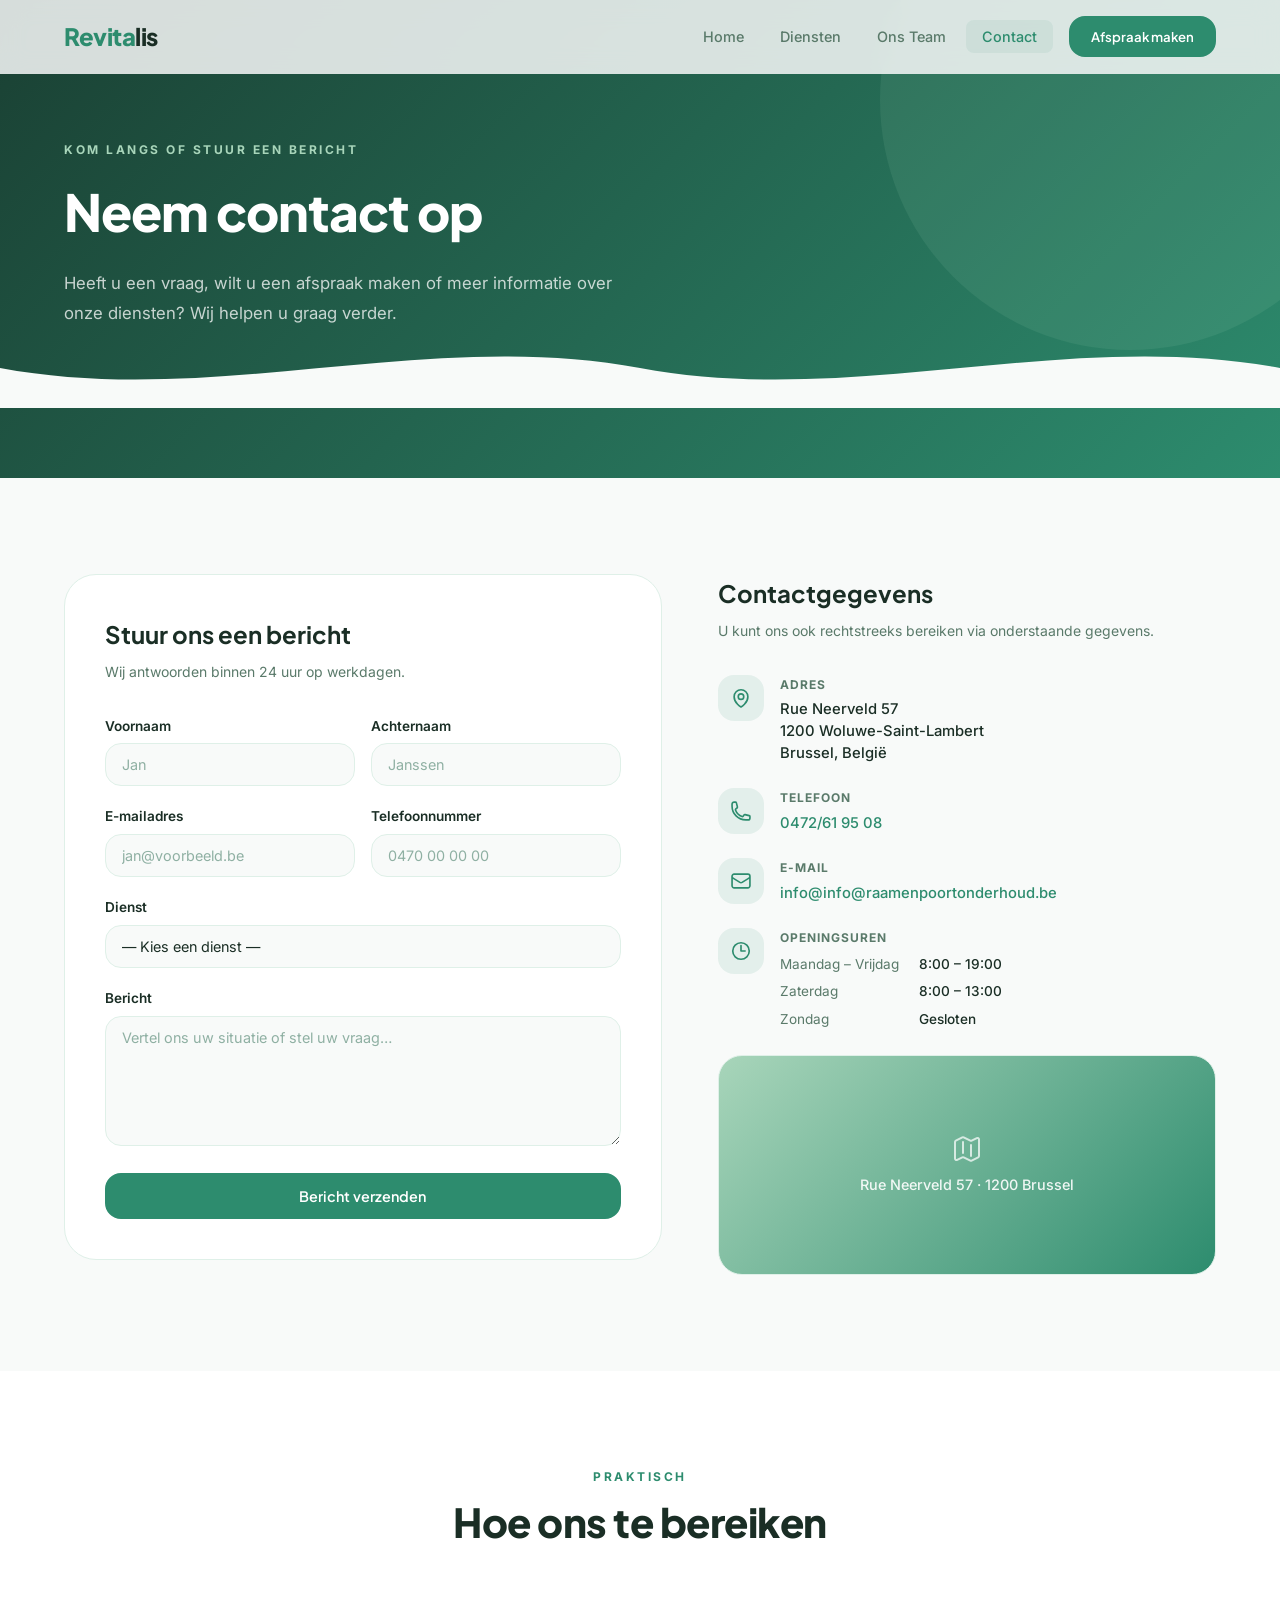
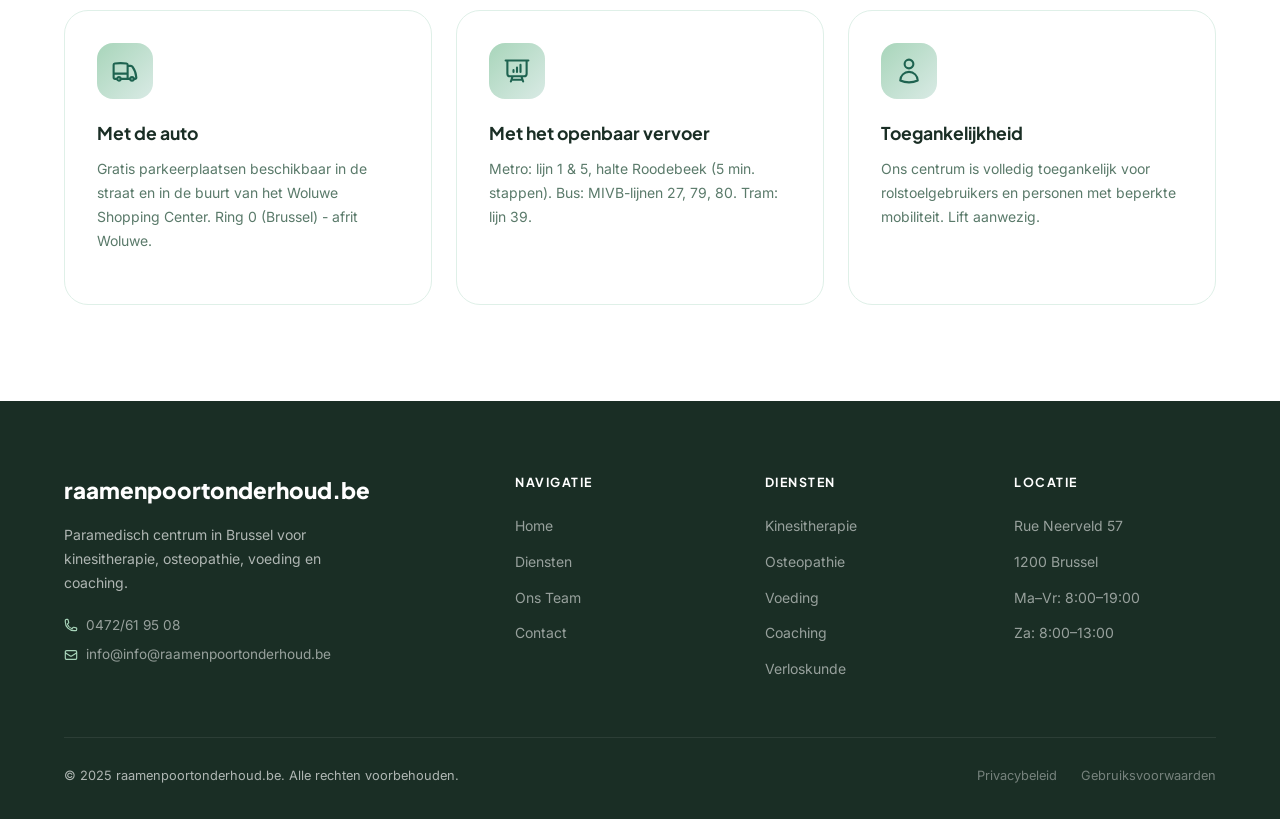
==== contact.html @ 7131d8d7 "Replace Revitalis branding with raamenpoortonderhoud.be" ====
<!DOCTYPE html>
<html lang="nl">
<head>
  <meta charset="UTF-8" />
  <meta name="viewport" content="width=device-width, initial-scale=1.0" />
  <meta name="description" content="Neem contact op met raamenpoortonderhoud.be – paramedisch centrum in Brussel. Adres, openingsuren en online afspraakformulier." />
  <title>Contact – raamenpoortonderhoud.be</title>
  <link rel="preconnect" href="https://fonts.googleapis.com" />
  <link rel="preconnect" href="https://fonts.gstatic.com" crossorigin />
  <link href="https://fonts.googleapis.com/css2?family=Plus+Jakarta+Sans:wght@400;500;600;700;800&family=Inter:wght@300;400;500;600&display=swap" rel="stylesheet" />
  <link rel="stylesheet" href="css/style.css" />
</head>
<body>

  <!-- NAVBAR -->
  <header class="navbar" role="banner">
    <div class="container">
      <div class="navbar__inner">
        <a href="index.html" class="navbar__logo">Revita<span>lis</span></a>
        <nav aria-label="Hoofdnavigatie">
          <ul class="navbar__nav" id="mainNav">
            <li><a href="index.html"    class="navbar__link">Home</a></li>
            <li><a href="diensten.html" class="navbar__link">Diensten</a></li>
            <li><a href="team.html"     class="navbar__link">Ons Team</a></li>
            <li><a href="contact.html"  class="navbar__link">Contact</a></li>
            <li class="navbar__cta">
              <a href="contact.html" class="btn btn--primary btn--sm">Afspraak maken</a>
            </li>
          </ul>
        </nav>
        <button class="navbar__hamburger" aria-label="Menu openen" aria-expanded="false" aria-controls="mainNav">
          <span></span><span></span><span></span>
        </button>
      </div>
    </div>
  </header>

  <main>

    <!-- PAGE HERO -->
    <section class="page-hero">
      <div class="container">
        <p class="page-hero__eyebrow">Kom langs of stuur een bericht</p>
        <h1 class="page-hero__title">Neem contact op</h1>
        <p class="page-hero__desc">
          Heeft u een vraag, wilt u een afspraak maken of meer informatie over
          onze diensten? Wij helpen u graag verder.
        </p>
      </div>
      <div class="wave-divider">
        <svg xmlns="http://www.w3.org/2000/svg" viewBox="0 0 1440 80" preserveAspectRatio="none" style="display:block;width:100%;height:80px;">
          <path fill="#F8FAF9" d="M0,40 C240,80 480,0 720,40 C960,80 1200,0 1440,40 L1440,80 L0,80 Z"/>
        </svg>
      </div>
    </section>

    <!-- CONTACT GRID -->
    <section class="section" aria-labelledby="contact-title">
      <div class="container">
        <div class="contact-grid">

          <!-- FORM -->
          <div class="reveal">
            <div class="contact-form">
              <h2 class="contact-form__title" id="contact-title">Stuur ons een bericht</h2>
              <p class="contact-form__subtitle">Wij antwoorden binnen 24 uur op werkdagen.</p>

              <form id="contactForm" novalidate>

                <div class="form-row">
                  <div class="form-group">
                    <label for="firstName">Voornaam</label>
                    <input
                      type="text"
                      id="firstName"
                      name="firstName"
                      class="form-control"
                      placeholder="Jan"
                      required
                      autocomplete="given-name"
                    />
                  </div>
                  <div class="form-group">
                    <label for="lastName">Achternaam</label>
                    <input
                      type="text"
                      id="lastName"
                      name="lastName"
                      class="form-control"
                      placeholder="Janssen"
                      required
                      autocomplete="family-name"
                    />
                  </div>
                </div>

                <div class="form-row">
                  <div class="form-group">
                    <label for="email">E-mailadres</label>
                    <input
                      type="email"
                      id="email"
                      name="email"
                      class="form-control"
                      placeholder="jan@voorbeeld.be"
                      required
                      autocomplete="email"
                    />
                  </div>
                  <div class="form-group">
                    <label for="phone">Telefoonnummer</label>
                    <input
                      type="tel"
                      id="phone"
                      name="phone"
                      class="form-control"
                      placeholder="0470 00 00 00"
                      autocomplete="tel"
                    />
                  </div>
                </div>

                <div class="form-group">
                  <label for="dienst">Dienst</label>
                  <select id="dienst" name="dienst" class="form-control">
                    <option value="">— Kies een dienst —</option>
                    <option value="kinesitherapie">Kinesitherapie</option>
                    <option value="osteopathie">Osteopathie</option>
                    <option value="voeding">Voeding &amp; Diëtetiek</option>
                    <option value="coaching">Coaching</option>
                    <option value="verloskunde">Verloskunde</option>
                    <option value="algemeen">Algemene vraag</option>
                  </select>
                </div>

                <div class="form-group">
                  <label for="message">Bericht</label>
                  <textarea
                    id="message"
                    name="message"
                    class="form-control"
                    placeholder="Vertel ons uw situatie of stel uw vraag…"
                    required
                  ></textarea>
                </div>

                <button type="submit" class="btn btn--primary" style="width:100%;justify-content:center;">
                  Bericht verzenden
                </button>

                <div class="form-success" role="alert" aria-live="polite">
                  <svg xmlns="http://www.w3.org/2000/svg" fill="none" viewBox="0 0 24 24" stroke-width="2" stroke="currentColor">
                    <path stroke-linecap="round" stroke-linejoin="round" d="M9 12.75 11.25 15 15 9.75M21 12a9 9 0 1 1-18 0 9 9 0 0 1 18 0Z" />
                  </svg>
                  Uw bericht is verzonden! Wij nemen zo snel mogelijk contact met u op.
                </div>

              </form>
            </div>
          </div>

          <!-- INFO -->
          <div class="contact-info reveal">
            <h2 class="contact-info__title">Contactgegevens</h2>
            <p class="contact-info__subtitle">U kunt ons ook rechtstreeks bereiken via onderstaande gegevens.</p>

            <!-- Adres -->
            <div class="contact-detail">
              <div class="contact-detail__icon">
                <svg xmlns="http://www.w3.org/2000/svg" fill="none" viewBox="0 0 24 24" stroke-width="1.8" stroke="currentColor">
                  <path stroke-linecap="round" stroke-linejoin="round" d="M15 10.5a3 3 0 1 1-6 0 3 3 0 0 1 6 0Z" />
                  <path stroke-linecap="round" stroke-linejoin="round" d="M19.5 10.5c0 7.142-7.5 11.25-7.5 11.25S4.5 17.642 4.5 10.5a7.5 7.5 0 1 1 15 0Z" />
                </svg>
              </div>
              <div>
                <p class="contact-detail__label">Adres</p>
                <p class="contact-detail__value">
                  Rue Neerveld 57<br>
                  1200 Woluwe-Saint-Lambert<br>
                  Brussel, België
                </p>
              </div>
            </div>

            <!-- Telefoon -->
            <div class="contact-detail">
              <div class="contact-detail__icon">
                <svg xmlns="http://www.w3.org/2000/svg" fill="none" viewBox="0 0 24 24" stroke-width="1.8" stroke="currentColor">
                  <path stroke-linecap="round" stroke-linejoin="round" d="M2.25 6.75c0 8.284 6.716 15 15 15h2.25a2.25 2.25 0 0 0 2.25-2.25v-1.372c0-.516-.351-.966-.852-1.091l-4.423-1.106c-.44-.11-.902.055-1.173.417l-.97 1.293c-.282.376-.769.542-1.21.38a12.035 12.035 0 0 1-7.143-7.143c-.162-.441.004-.928.38-1.21l1.293-.97c.363-.271.527-.734.417-1.173L6.963 3.102a1.125 1.125 0 0 0-1.091-.852H4.5A2.25 2.25 0 0 0 2.25 4.5v2.25Z" />
                </svg>
              </div>
              <div>
                <p class="contact-detail__label">Telefoon</p>
                <p class="contact-detail__value">
                  <a href="tel:004724619508">0472/61 95 08</a>
                </p>
              </div>
            </div>

            <!-- E-mail -->
            <div class="contact-detail">
              <div class="contact-detail__icon">
                <svg xmlns="http://www.w3.org/2000/svg" fill="none" viewBox="0 0 24 24" stroke-width="1.8" stroke="currentColor">
                  <path stroke-linecap="round" stroke-linejoin="round" d="M21.75 6.75v10.5a2.25 2.25 0 0 1-2.25 2.25h-15a2.25 2.25 0 0 1-2.25-2.25V6.75m19.5 0A2.25 2.25 0 0 0 19.5 4.5h-15a2.25 2.25 0 0 0-2.25 2.25m19.5 0v.243a2.25 2.25 0 0 1-1.07 1.916l-7.5 4.615a2.25 2.25 0 0 1-2.36 0L3.32 8.91a2.25 2.25 0 0 1-1.07-1.916V6.75" />
                </svg>
              </div>
              <div>
                <p class="contact-detail__label">E-mail</p>
                <p class="contact-detail__value">
                  <a href="mailto:info@info@raamenpoortonderhoud.be">info@info@raamenpoortonderhoud.be</a>
                </p>
              </div>
            </div>

            <!-- Openingsuren -->
            <div class="contact-detail">
              <div class="contact-detail__icon">
                <svg xmlns="http://www.w3.org/2000/svg" fill="none" viewBox="0 0 24 24" stroke-width="1.8" stroke="currentColor">
                  <path stroke-linecap="round" stroke-linejoin="round" d="M12 6v6h4.5m4.5 0a9 9 0 1 1-18 0 9 9 0 0 1 18 0Z" />
                </svg>
              </div>
              <div>
                <p class="contact-detail__label">Openingsuren</p>
                <div class="hours-table">
                  <span class="hours-day">Maandag – Vrijdag</span>
                  <span class="hours-time">8:00 – 19:00</span>
                  <span class="hours-day">Zaterdag</span>
                  <span class="hours-time">8:00 – 13:00</span>
                  <span class="hours-day">Zondag</span>
                  <span class="hours-time">Gesloten</span>
                </div>
              </div>
            </div>

            <!-- Map placeholder -->
            <div class="map-placeholder" aria-label="Kaartlocatie Rue Neerveld 57 Brussel">
              <svg xmlns="http://www.w3.org/2000/svg" fill="none" viewBox="0 0 24 24" stroke-width="1.5" stroke="currentColor">
                <path stroke-linecap="round" stroke-linejoin="round" d="M9 6.75V15m6-6v8.25m.503 3.498 4.875-2.437c.381-.19.622-.58.622-1.006V4.82c0-.836-.88-1.38-1.628-1.006l-3.869 1.934c-.317.159-.69.159-1.006 0L9.503 3.252a1.125 1.125 0 0 0-1.006 0L3.622 5.689C3.24 5.88 3 6.27 3 6.695V19.18c0 .836.88 1.38 1.628 1.006l3.869-1.934c.317-.159.69-.159 1.006 0l4.994 2.497c.317.158.69.158 1.006 0Z" />
              </svg>
              <span>Rue Neerveld 57 · 1200 Brussel</span>
            </div>

          </div>
        </div>
      </div>
    </section>

    <!-- PRAKTISCHE INFO -->
    <section class="section section--alt" aria-labelledby="practical-title">
      <div class="container">
        <div class="section__header reveal">
          <p class="section__eyebrow">Praktisch</p>
          <h2 class="section__title" id="practical-title">Hoe ons te bereiken</h2>
        </div>

        <div class="services-grid">
          <div class="service-card reveal reveal-d1">
            <div class="service-card__icon">
              <svg xmlns="http://www.w3.org/2000/svg" fill="none" viewBox="0 0 24 24" stroke-width="1.8" stroke="currentColor">
                <path stroke-linecap="round" stroke-linejoin="round" d="M8.25 18.75a1.5 1.5 0 0 1-3 0m3 0a1.5 1.5 0 0 0-3 0m3 0h6m-9 0H3.375a1.125 1.125 0 0 1-1.125-1.125V14.25m17.25 4.5a1.5 1.5 0 0 1-3 0m3 0a1.5 1.5 0 0 0-3 0m3 0h1.125c.621 0 1.129-.504 1.09-1.124a17.902 17.902 0 0 0-3.213-9.193 2.056 2.056 0 0 0-1.58-.86H14.25M16.5 18.75h-2.25m0-11.177v-.958c0-.568-.422-1.048-.987-1.106a48.554 48.554 0 0 0-10.026 0 1.106 1.106 0 0 0-.987 1.106v7.635m12-6.677v6.677m0 4.5v-4.5m0 0h-12" />
              </svg>
            </div>
            <h3 class="service-card__title">Met de auto</h3>
            <p class="service-card__desc">
              Gratis parkeerplaatsen beschikbaar in de straat en in de buurt
              van het Woluwe Shopping Center. Ring 0 (Brussel) - afrit Woluwe.
            </p>
          </div>

          <div class="service-card reveal reveal-d2">
            <div class="service-card__icon">
              <svg xmlns="http://www.w3.org/2000/svg" fill="none" viewBox="0 0 24 24" stroke-width="1.8" stroke="currentColor">
                <path stroke-linecap="round" stroke-linejoin="round" d="M3.75 3v11.25A2.25 2.25 0 0 0 6 16.5h2.25M3.75 3h-1.5m1.5 0h16.5m0 0h1.5m-1.5 0v11.25A2.25 2.25 0 0 1 18 16.5h-2.25m-7.5 0h7.5m-7.5 0-1 3m8.5-3 1 3m0 0 .5 1.5m-.5-1.5h-9.5m0 0-.5 1.5M9 11.25v1.5M12 9v3.75m3-6v6" />
              </svg>
            </div>
            <h3 class="service-card__title">Met het openbaar vervoer</h3>
            <p class="service-card__desc">
              Metro: lijn 1 &amp; 5, halte Roodebeek (5 min. stappen).
              Bus: MIVB-lijnen 27, 79, 80. Tram: lijn 39.
            </p>
          </div>

          <div class="service-card reveal reveal-d3">
            <div class="service-card__icon">
              <svg xmlns="http://www.w3.org/2000/svg" fill="none" viewBox="0 0 24 24" stroke-width="1.8" stroke="currentColor">
                <path stroke-linecap="round" stroke-linejoin="round" d="M15.75 6a3.75 3.75 0 1 1-7.5 0 3.75 3.75 0 0 1 7.5 0ZM4.501 20.118a7.5 7.5 0 0 1 14.998 0A17.933 17.933 0 0 1 12 21.75c-2.676 0-5.216-.584-7.499-1.632Z" />
              </svg>
            </div>
            <h3 class="service-card__title">Toegankelijkheid</h3>
            <p class="service-card__desc">
              Ons centrum is volledig toegankelijk voor rolstoelgebruikers en
              personen met beperkte mobiliteit. Lift aanwezig.
            </p>
          </div>
        </div>
      </div>
    </section>

  </main>

  <!-- FOOTER -->
  <footer class="footer" role="contentinfo">
    <div class="container">
      <div class="footer__grid">
        <div class="footer__brand">
          <div class="footer__logo">raamenpoortonderhoud.be</div>
          <p class="footer__tagline">Paramedisch centrum in Brussel voor kinesitherapie, osteopathie, voeding en coaching.</p>
          <div class="footer__contact-line">
            <svg xmlns="http://www.w3.org/2000/svg" fill="none" viewBox="0 0 24 24" stroke-width="2" stroke="currentColor"><path stroke-linecap="round" stroke-linejoin="round" d="M2.25 6.75c0 8.284 6.716 15 15 15h2.25a2.25 2.25 0 0 0 2.25-2.25v-1.372c0-.516-.351-.966-.852-1.091l-4.423-1.106c-.44-.11-.902.055-1.173.417l-.97 1.293c-.282.376-.769.542-1.21.38a12.035 12.035 0 0 1-7.143-7.143c-.162-.441.004-.928.38-1.21l1.293-.97c.363-.271.527-.734.417-1.173L6.963 3.102a1.125 1.125 0 0 0-1.091-.852H4.5A2.25 2.25 0 0 0 2.25 4.5v2.25Z" /></svg>
            0472/61 95 08
          </div>
          <div class="footer__contact-line">
            <svg xmlns="http://www.w3.org/2000/svg" fill="none" viewBox="0 0 24 24" stroke-width="2" stroke="currentColor"><path stroke-linecap="round" stroke-linejoin="round" d="M21.75 6.75v10.5a2.25 2.25 0 0 1-2.25 2.25h-15a2.25 2.25 0 0 1-2.25-2.25V6.75m19.5 0A2.25 2.25 0 0 0 19.5 4.5h-15a2.25 2.25 0 0 0-2.25 2.25m19.5 0v.243a2.25 2.25 0 0 1-1.07 1.916l-7.5 4.615a2.25 2.25 0 0 1-2.36 0L3.32 8.91a2.25 2.25 0 0 1-1.07-1.916V6.75" /></svg>
            info@info@raamenpoortonderhoud.be
          </div>
        </div>
        <div>
          <p class="footer__heading">Navigatie</p>
          <ul class="footer__list">
            <li><a href="index.html">Home</a></li>
            <li><a href="diensten.html">Diensten</a></li>
            <li><a href="team.html">Ons Team</a></li>
            <li><a href="contact.html">Contact</a></li>
          </ul>
        </div>
        <div>
          <p class="footer__heading">Diensten</p>
          <ul class="footer__list">
            <li><a href="diensten.html#kinesitherapie">Kinesitherapie</a></li>
            <li><a href="diensten.html#osteopathie">Osteopathie</a></li>
            <li><a href="diensten.html#voeding">Voeding</a></li>
            <li><a href="diensten.html#coaching">Coaching</a></li>
            <li><a href="diensten.html#verloskunde">Verloskunde</a></li>
          </ul>
        </div>
        <div>
          <p class="footer__heading">Locatie</p>
          <ul class="footer__list">
            <li><a href="#">Rue Neerveld 57</a></li>
            <li><a href="#">1200 Brussel</a></li>
            <li><a href="#">Ma–Vr: 8:00–19:00</a></li>
            <li><a href="#">Za: 8:00–13:00</a></li>
          </ul>
        </div>
      </div>
      <div class="footer__bottom">
        <p class="footer__copy">&copy; 2025 raamenpoortonderhoud.be. Alle rechten voorbehouden.</p>
        <nav class="footer__bottom-links" aria-label="Juridische links">
          <a href="#">Privacybeleid</a>
          <a href="#">Gebruiksvoorwaarden</a>
        </nav>
      </div>
    </div>
  </footer>

  <script src="js/main.js"></script>
</body>
</html>
---- css/style.css ----
/* ============================================================
   RAAMENPOORTONDERHOUD.BE – Modern Redesign
   Kleurenschema: Groen & Wit | Taal: Nederlands
   ============================================================ */

/* === CSS VARIABLES === */
:root {
  --clr-primary:       #2D8C6E;
  --clr-primary-light: #3DAA87;
  --clr-primary-dark:  #1E6350;
  --clr-accent:        #A8D5BA;
  --clr-bg:            #F8FAF9;
  --clr-surface:       #FFFFFF;
  --clr-text:          #1A2E25;
  --clr-text-muted:    #5A7A6A;
  --clr-border:        #DFF0E8;

  --font-heading: 'Plus Jakarta Sans', sans-serif;
  --font-body:    'Inter', sans-serif;

  --radius-sm: 8px;
  --radius-md: 16px;
  --radius-lg: 24px;
  --radius-xl: 32px;

  --shadow-sm: 0 2px 8px  rgba(45, 140, 110, 0.08);
  --shadow-md: 0 8px 24px rgba(45, 140, 110, 0.12);
  --shadow-lg: 0 16px 48px rgba(45, 140, 110, 0.16);

  --transition: 0.3s cubic-bezier(0.4, 0, 0.2, 1);
}

/* === RESET & BASE === */
*, *::before, *::after {
  box-sizing: border-box;
  margin: 0;
  padding: 0;
}

html {
  scroll-behavior: smooth;
  font-size: 16px;
}

body {
  font-family: var(--font-body);
  background: var(--clr-bg);
  color: var(--clr-text);
  line-height: 1.6;
  -webkit-font-smoothing: antialiased;
}

img { max-width: 100%; display: block; }
a   { color: inherit; text-decoration: none; }
ul  { list-style: none; }

/* === LAYOUT === */
.container {
  max-width: 1200px;
  margin: 0 auto;
  padding: 0 24px;
}

/* ============================================================
   NAVBAR
   ============================================================ */
.navbar {
  position: fixed;
  top: 0; left: 0; right: 0;
  z-index: 100;
  padding: 16px 0;
  background: rgba(248, 250, 249, 0.85);
  backdrop-filter: blur(12px);
  -webkit-backdrop-filter: blur(12px);
  border-bottom: 1px solid transparent;
  transition: var(--transition);
}

.navbar.scrolled {
  border-bottom-color: var(--clr-border);
  box-shadow: var(--shadow-sm);
}

.navbar__inner {
  display: flex;
  align-items: center;
  justify-content: space-between;
}

.navbar__logo {
  font-family: var(--font-heading);
  font-size: 1.5rem;
  font-weight: 800;
  color: var(--clr-primary);
  letter-spacing: -0.5px;
}

.navbar__logo span { color: var(--clr-text); }

.navbar__nav {
  display: flex;
  align-items: center;
  gap: 4px;
}

.navbar__link {
  padding: 8px 16px;
  border-radius: var(--radius-sm);
  font-size: 0.9rem;
  font-weight: 500;
  color: var(--clr-text-muted);
  transition: var(--transition);
}

.navbar__link:hover,
.navbar__link.active {
  color: var(--clr-primary);
  background: rgba(45, 140, 110, 0.08);
}

.navbar__cta { margin-left: 12px; }

.navbar__hamburger {
  display: none;
  flex-direction: column;
  gap: 5px;
  cursor: pointer;
  padding: 8px;
  border: none;
  background: none;
}

.navbar__hamburger span {
  display: block;
  width: 24px;
  height: 2px;
  background: var(--clr-text);
  border-radius: 2px;
  transition: var(--transition);
}

.navbar__hamburger.open span:nth-child(1) { transform: translateY(7px) rotate(45deg); }
.navbar__hamburger.open span:nth-child(2) { opacity: 0; transform: scaleX(0); }
.navbar__hamburger.open span:nth-child(3) { transform: translateY(-7px) rotate(-45deg); }

@media (max-width: 768px) {
  .navbar__hamburger { display: flex; }

  .navbar__nav {
    display: none;
    position: absolute;
    top: 100%; left: 0; right: 0;
    flex-direction: column;
    align-items: stretch;
    background: var(--clr-surface);
    padding: 16px 24px 24px;
    border-top: 1px solid var(--clr-border);
    box-shadow: var(--shadow-md);
    gap: 4px;
  }

  .navbar__nav.open { display: flex; }
  .navbar__link { padding: 12px 16px; }
  .navbar__cta { margin-left: 0; margin-top: 8px; }
}

/* ============================================================
   BUTTONS
   ============================================================ */
.btn {
  display: inline-flex;
  align-items: center;
  gap: 8px;
  padding: 12px 28px;
  border-radius: var(--radius-md);
  font-family: var(--font-heading);
  font-size: 0.9rem;
  font-weight: 600;
  cursor: pointer;
  border: 2px solid transparent;
  transition: var(--transition);
  white-space: nowrap;
}

.btn--primary {
  background: var(--clr-primary);
  color: #fff;
  border-color: var(--clr-primary);
}
.btn--primary:hover {
  background: var(--clr-primary-dark);
  border-color: var(--clr-primary-dark);
  transform: translateY(-2px);
  box-shadow: var(--shadow-md);
}

.btn--outline {
  background: transparent;
  color: var(--clr-primary);
  border-color: var(--clr-primary);
}
.btn--outline:hover {
  background: var(--clr-primary);
  color: #fff;
  transform: translateY(-2px);
  box-shadow: var(--shadow-md);
}

.btn--outline-white {
  background: transparent;
  color: #fff;
  border-color: rgba(255, 255, 255, 0.6);
}
.btn--outline-white:hover {
  background: rgba(255, 255, 255, 0.15);
  border-color: #fff;
  transform: translateY(-2px);
}

.btn--white {
  background: #fff;
  color: var(--clr-primary);
  border-color: #fff;
}
.btn--white:hover {
  background: var(--clr-bg);
  transform: translateY(-2px);
  box-shadow: 0 8px 24px rgba(0, 0, 0, 0.15);
}

.btn--sm  { padding: 8px 20px;  font-size: 0.825rem; }
.btn--lg  { padding: 16px 36px; font-size: 1rem; }

/* ============================================================
   HERO (Homepage)
   ============================================================ */
.hero {
  min-height: 100vh;
  display: flex;
  align-items: center;
  background: linear-gradient(135deg, #1A4033 0%, #2D8C6E 65%, #3DAA87 100%);
  position: relative;
  overflow: hidden;
  padding: 120px 0 0;
}

.hero::before {
  content: '';
  position: absolute;
  width: 700px; height: 700px;
  border-radius: 50%;
  background: rgba(168, 213, 186, 0.12);
  top: -200px; right: -200px;
  pointer-events: none;
}

.hero::after {
  content: '';
  position: absolute;
  width: 450px; height: 450px;
  border-radius: 50%;
  background: rgba(168, 213, 186, 0.08);
  bottom: -100px; left: -100px;
  pointer-events: none;
}

.hero__inner {
  display: grid;
  grid-template-columns: 1fr 1fr;
  gap: 64px;
  align-items: center;
  position: relative;
  z-index: 1;
  padding-bottom: 80px;
}

.hero__badge {
  display: inline-flex;
  align-items: center;
  gap: 8px;
  background: rgba(255, 255, 255, 0.12);
  backdrop-filter: blur(8px);
  border: 1px solid rgba(255, 255, 255, 0.22);
  border-radius: 100px;
  padding: 6px 16px;
  font-size: 0.78rem;
  font-weight: 600;
  color: rgba(255, 255, 255, 0.9);
  letter-spacing: 0.5px;
  margin-bottom: 24px;
}

.hero__badge-dot {
  width: 6px; height: 6px;
  border-radius: 50%;
  background: var(--clr-accent);
}

.hero__title {
  font-family: var(--font-heading);
  font-size: clamp(2.4rem, 5vw, 3.8rem);
  font-weight: 800;
  color: #fff;
  line-height: 1.12;
  letter-spacing: -1.5px;
  margin-bottom: 20px;
}

.hero__title em {
  font-style: normal;
  color: var(--clr-accent);
}

.hero__subtitle {
  font-size: 1.05rem;
  color: rgba(255, 255, 255, 0.78);
  line-height: 1.75;
  margin-bottom: 40px;
  max-width: 480px;
}

.hero__actions {
  display: flex;
  gap: 16px;
  flex-wrap: wrap;
}

.hero__stats {
  display: grid;
  grid-template-columns: repeat(3, 1fr);
  gap: 24px;
  margin-top: 56px;
  padding-top: 40px;
  border-top: 1px solid rgba(255, 255, 255, 0.15);
}

.hero__stat-number {
  font-family: var(--font-heading);
  font-size: 2rem;
  font-weight: 800;
  color: #fff;
  line-height: 1;
}

.hero__stat-label {
  font-size: 0.78rem;
  color: rgba(255, 255, 255, 0.6);
  margin-top: 4px;
  text-transform: uppercase;
  letter-spacing: 0.5px;
}

/* Hero visual card */
.hero__visual {
  display: flex;
  justify-content: center;
  align-items: center;
}

.hero__card {
  background: rgba(255, 255, 255, 0.1);
  backdrop-filter: blur(20px);
  -webkit-backdrop-filter: blur(20px);
  border: 1px solid rgba(255, 255, 255, 0.18);
  border-radius: var(--radius-xl);
  padding: 36px;
  width: 100%;
  max-width: 340px;
}

.hero__card-header {
  display: flex;
  align-items: center;
  gap: 12px;
  margin-bottom: 28px;
}

.hero__card-icon {
  width: 44px; height: 44px;
  border-radius: var(--radius-sm);
  background: var(--clr-accent);
  display: flex;
  align-items: center;
  justify-content: center;
}

.hero__card-icon svg {
  width: 22px; height: 22px;
  color: var(--clr-primary-dark);
}

.hero__card-title {
  font-family: var(--font-heading);
  font-size: 1rem;
  font-weight: 700;
  color: #fff;
}

.hero__service-list {
  display: flex;
  flex-direction: column;
  gap: 14px;
}

.hero__service-item {
  display: flex;
  align-items: center;
  gap: 14px;
  color: rgba(255, 255, 255, 0.88);
  font-size: 0.9rem;
  padding: 10px 14px;
  border-radius: var(--radius-sm);
  background: rgba(255, 255, 255, 0.06);
  border: 1px solid rgba(255, 255, 255, 0.08);
  transition: var(--transition);
}

.hero__service-item:hover {
  background: rgba(255, 255, 255, 0.12);
}

.hero__service-dot {
  width: 8px; height: 8px;
  border-radius: 50%;
  background: var(--clr-accent);
  flex-shrink: 0;
}

@media (max-width: 900px) {
  .hero__inner { gap: 40px; }
}

@media (max-width: 768px) {
  .hero__inner {
    grid-template-columns: 1fr;
    padding-bottom: 60px;
  }
  .hero__visual { display: none; }
  .hero__stats  { gap: 16px; }
}

/* ============================================================
   WAVE DIVIDER
   ============================================================ */
.wave-divider {
  display: block;
  width: 100%;
  height: auto;
  margin-bottom: -2px;
  line-height: 0;
}

/* ============================================================
   SECTION BASE
   ============================================================ */
.section { padding: 96px 0; }
.section--alt  { background: var(--clr-surface); }
.section--dark {
  background: linear-gradient(135deg, #1A4033 0%, #2D8C6E 100%);
}

.section__header {
  text-align: center;
  max-width: 640px;
  margin: 0 auto 64px;
}

.section__eyebrow {
  font-size: 0.75rem;
  font-weight: 700;
  letter-spacing: 2.5px;
  text-transform: uppercase;
  color: var(--clr-primary);
  margin-bottom: 12px;
}

.section__title {
  font-family: var(--font-heading);
  font-size: clamp(1.75rem, 3.5vw, 2.5rem);
  font-weight: 800;
  color: var(--clr-text);
  line-height: 1.2;
  letter-spacing: -0.5px;
  margin-bottom: 16px;
}

.section__desc {
  font-size: 1rem;
  color: var(--clr-text-muted);
  line-height: 1.75;
}

.section--dark .section__eyebrow { color: var(--clr-accent); }
.section--dark .section__title   { color: #fff; }
.section--dark .section__desc    { color: rgba(255, 255, 255, 0.7); }

/* ============================================================
   SERVICE CARDS
   ============================================================ */
.services-grid {
  display: grid;
  grid-template-columns: repeat(auto-fit, minmax(260px, 1fr));
  gap: 24px;
}

.service-card {
  background: var(--clr-surface);
  border: 1px solid var(--clr-border);
  border-radius: var(--radius-lg);
  padding: 32px;
  transition: var(--transition);
}

.service-card:hover {
  transform: translateY(-6px);
  box-shadow: var(--shadow-lg);
  border-color: var(--clr-accent);
}

.service-card__icon {
  width: 56px; height: 56px;
  border-radius: var(--radius-md);
  background: linear-gradient(135deg, var(--clr-accent), rgba(45, 140, 110, 0.18));
  display: flex;
  align-items: center;
  justify-content: center;
  margin-bottom: 20px;
}

.service-card__icon svg {
  width: 28px; height: 28px;
  color: var(--clr-primary-dark);
}

.service-card__title {
  font-family: var(--font-heading);
  font-size: 1.1rem;
  font-weight: 700;
  color: var(--clr-text);
  margin-bottom: 10px;
}

.service-card__desc {
  font-size: 0.875rem;
  color: var(--clr-text-muted);
  line-height: 1.7;
  margin-bottom: 20px;
}

.service-card__link {
  font-size: 0.875rem;
  font-weight: 600;
  color: var(--clr-primary);
  display: inline-flex;
  align-items: center;
  gap: 6px;
  transition: var(--transition);
}

.service-card__link:hover { gap: 10px; }

.service-card__link svg {
  width: 16px; height: 16px;
  transition: var(--transition);
}

/* ============================================================
   ABOUT SECTION
   ============================================================ */
.about-grid {
  display: grid;
  grid-template-columns: 1fr 1fr;
  gap: 80px;
  align-items: center;
}

.about__visual { position: relative; }

.about__img-wrap {
  border-radius: var(--radius-xl);
  overflow: hidden;
  background: linear-gradient(135deg, var(--clr-accent) 0%, var(--clr-primary) 60%, var(--clr-primary-dark) 100%);
  height: 460px;
  display: flex;
  align-items: center;
  justify-content: center;
}

.about__img-placeholder {
  font-size: 6rem;
  opacity: 0.25;
}

.about__floating-card {
  position: absolute;
  bottom: -28px;
  right: -28px;
  background: var(--clr-surface);
  border-radius: var(--radius-lg);
  padding: 20px 24px;
  box-shadow: var(--shadow-lg);
  border: 1px solid var(--clr-border);
  text-align: center;
  min-width: 140px;
}

.about__floating-number {
  font-family: var(--font-heading);
  font-size: 2rem;
  font-weight: 800;
  color: var(--clr-primary);
  line-height: 1;
}

.about__floating-label {
  font-size: 0.78rem;
  color: var(--clr-text-muted);
  margin-top: 4px;
}

.about__content .section__eyebrow,
.about__content .section__title { text-align: left; }

.about__text {
  font-size: 1rem;
  color: var(--clr-text-muted);
  line-height: 1.8;
  margin-bottom: 20px;
}

.about__features {
  display: flex;
  flex-direction: column;
  gap: 16px;
  margin-bottom: 32px;
}

.about__feature {
  display: flex;
  align-items: flex-start;
  gap: 14px;
}

.about__feature-icon {
  width: 40px; height: 40px;
  border-radius: var(--radius-sm);
  background: rgba(45, 140, 110, 0.1);
  display: flex;
  align-items: center;
  justify-content: center;
  flex-shrink: 0;
}

.about__feature-icon svg {
  width: 20px; height: 20px;
  color: var(--clr-primary);
}

.about__feature-title {
  font-family: var(--font-heading);
  font-size: 0.9rem;
  font-weight: 700;
  color: var(--clr-text);
  margin-bottom: 3px;
}

.about__feature-desc {
  font-size: 0.85rem;
  color: var(--clr-text-muted);
  line-height: 1.55;
}

@media (max-width: 900px) {
  .about-grid { gap: 48px; }
}

@media (max-width: 768px) {
  .about-grid { grid-template-columns: 1fr; }
  .about__floating-card { right: 0; }
}

/* ============================================================
   FEATURES / USP GRID (dark section)
   ============================================================ */
.features-grid {
  display: grid;
  grid-template-columns: repeat(3, 1fr);
  gap: 24px;
}

.feature-item {
  text-align: center;
  padding: 40px 28px;
  border-radius: var(--radius-lg);
  background: rgba(255, 255, 255, 0.06);
  border: 1px solid rgba(255, 255, 255, 0.1);
  transition: var(--transition);
}

.feature-item:hover {
  background: rgba(255, 255, 255, 0.1);
  transform: translateY(-4px);
}

.feature-item__icon {
  width: 64px; height: 64px;
  border-radius: 50%;
  background: rgba(168, 213, 186, 0.18);
  display: flex;
  align-items: center;
  justify-content: center;
  margin: 0 auto 20px;
}

.feature-item__icon svg {
  width: 30px; height: 30px;
  color: var(--clr-accent);
}

.feature-item__title {
  font-family: var(--font-heading);
  font-size: 1.1rem;
  font-weight: 700;
  color: #fff;
  margin-bottom: 12px;
}

.feature-item__desc {
  font-size: 0.875rem;
  color: rgba(255, 255, 255, 0.68);
  line-height: 1.7;
}

@media (max-width: 768px) {
  .features-grid { grid-template-columns: 1fr; gap: 16px; }
}

/* ============================================================
   CTA BANNER
   ============================================================ */
.cta-wrap { padding: 0 0 96px; }

.cta-banner {
  background: linear-gradient(135deg, var(--clr-primary-dark), var(--clr-primary));
  border-radius: var(--radius-xl);
  padding: 72px 48px;
  text-align: center;
  position: relative;
  overflow: hidden;
}

.cta-banner::before {
  content: '';
  position: absolute;
  width: 500px; height: 500px;
  border-radius: 50%;
  background: rgba(255, 255, 255, 0.04);
  top: -150px; right: -100px;
  pointer-events: none;
}

.cta-banner::after {
  content: '';
  position: absolute;
  width: 300px; height: 300px;
  border-radius: 50%;
  background: rgba(168, 213, 186, 0.1);
  bottom: -80px; left: -60px;
  pointer-events: none;
}

.cta-banner__inner { position: relative; z-index: 1; }

.cta-banner__title {
  font-family: var(--font-heading);
  font-size: clamp(1.6rem, 3vw, 2.4rem);
  font-weight: 800;
  color: #fff;
  letter-spacing: -0.5px;
  margin-bottom: 16px;
}

.cta-banner__desc {
  font-size: 1rem;
  color: rgba(255, 255, 255, 0.78);
  margin-bottom: 36px;
  max-width: 480px;
  margin-left: auto;
  margin-right: auto;
  line-height: 1.7;
}

.cta-banner__actions {
  display: flex;
  gap: 16px;
  justify-content: center;
  flex-wrap: wrap;
}

/* ============================================================
   PAGE HERO (subpagina's)
   ============================================================ */
.page-hero {
  padding: 140px 0 72px;
  background: linear-gradient(135deg, #1A4033 0%, #2D8C6E 100%);
  position: relative;
  overflow: hidden;
}

.page-hero::before {
  content: '';
  position: absolute;
  width: 500px; height: 500px;
  border-radius: 50%;
  background: rgba(168, 213, 186, 0.1);
  top: -150px; right: -100px;
  pointer-events: none;
}

.page-hero__eyebrow {
  font-size: 0.75rem;
  font-weight: 700;
  letter-spacing: 2.5px;
  text-transform: uppercase;
  color: var(--clr-accent);
  margin-bottom: 12px;
}

.page-hero__title {
  font-family: var(--font-heading);
  font-size: clamp(2rem, 4vw, 3.2rem);
  font-weight: 800;
  color: #fff;
  letter-spacing: -1px;
  margin-bottom: 16px;
  position: relative;
  z-index: 1;
}

.page-hero__desc {
  font-size: 1.05rem;
  color: rgba(255, 255, 255, 0.75);
  max-width: 560px;
  line-height: 1.75;
  position: relative;
  z-index: 1;
}

/* ============================================================
   DIENSTEN PAGE – detail items
   ============================================================ */
.diensten-list { display: flex; flex-direction: column; gap: 32px; }

.dienst-item {
  background: var(--clr-surface);
  border: 1px solid var(--clr-border);
  border-radius: var(--radius-xl);
  padding: 48px;
  transition: var(--transition);
}

.dienst-item:hover {
  box-shadow: var(--shadow-lg);
  border-color: var(--clr-accent);
}

.dienst-item__header {
  display: flex;
  gap: 24px;
  align-items: flex-start;
  margin-bottom: 20px;
}

.dienst-item__icon {
  width: 64px; height: 64px;
  border-radius: var(--radius-md);
  background: linear-gradient(135deg, var(--clr-accent), rgba(45, 140, 110, 0.25));
  display: flex;
  align-items: center;
  justify-content: center;
  flex-shrink: 0;
}

.dienst-item__icon svg {
  width: 32px; height: 32px;
  color: var(--clr-primary-dark);
}

.dienst-item__title {
  font-family: var(--font-heading);
  font-size: 1.5rem;
  font-weight: 800;
  color: var(--clr-text);
  margin-bottom: 6px;
  letter-spacing: -0.3px;
}

.dienst-item__subtitle {
  font-size: 0.875rem;
  color: var(--clr-primary);
  font-weight: 600;
  letter-spacing: 0.3px;
}

.dienst-item__desc {
  font-size: 0.975rem;
  color: var(--clr-text-muted);
  line-height: 1.85;
  margin-bottom: 24px;
}

.dienst-item__tags {
  display: flex;
  flex-wrap: wrap;
  gap: 8px;
}

.tag {
  display: inline-block;
  padding: 6px 14px;
  border-radius: 100px;
  background: var(--clr-bg);
  border: 1px solid var(--clr-border);
  color: var(--clr-text-muted);
  font-size: 0.78rem;
  font-weight: 500;
}

@media (max-width: 768px) {
  .dienst-item { padding: 32px 24px; }
  .dienst-item__header { flex-direction: column; gap: 16px; }
}

/* ============================================================
   TEAM PAGE
   ============================================================ */
.team-grid {
  display: grid;
  grid-template-columns: repeat(auto-fit, minmax(260px, 1fr));
  gap: 24px;
}

.team-card {
  background: var(--clr-surface);
  border: 1px solid var(--clr-border);
  border-radius: var(--radius-lg);
  overflow: hidden;
  transition: var(--transition);
}

.team-card:hover {
  transform: translateY(-6px);
  box-shadow: var(--shadow-lg);
  border-color: var(--clr-accent);
}

.team-card__photo {
  height: 210px;
  background: linear-gradient(135deg, var(--clr-accent) 0%, var(--clr-primary) 100%);
  display: flex;
  align-items: center;
  justify-content: center;
  font-size: 4.5rem;
}

.team-card__body { padding: 24px; }

.team-card__name {
  font-family: var(--font-heading);
  font-size: 1.1rem;
  font-weight: 700;
  color: var(--clr-text);
  margin-bottom: 4px;
}

.team-card__role {
  font-size: 0.85rem;
  color: var(--clr-primary);
  font-weight: 600;
  margin-bottom: 12px;
}

.team-card__bio {
  font-size: 0.86rem;
  color: var(--clr-text-muted);
  line-height: 1.65;
  margin-bottom: 16px;
}

.team-card__badges {
  display: flex;
  flex-wrap: wrap;
  gap: 6px;
}

.badge {
  display: inline-block;
  padding: 4px 10px;
  border-radius: 100px;
  background: rgba(45, 140, 110, 0.08);
  color: var(--clr-primary);
  font-size: 0.74rem;
  font-weight: 600;
}

/* ============================================================
   CONTACT PAGE
   ============================================================ */
.contact-grid {
  display: grid;
  grid-template-columns: 1.2fr 1fr;
  gap: 56px;
  align-items: start;
}

.contact-form {
  background: var(--clr-surface);
  border: 1px solid var(--clr-border);
  border-radius: var(--radius-xl);
  padding: 40px;
}

.contact-form__title {
  font-family: var(--font-heading);
  font-size: 1.5rem;
  font-weight: 700;
  color: var(--clr-text);
  margin-bottom: 8px;
}

.contact-form__subtitle {
  font-size: 0.875rem;
  color: var(--clr-text-muted);
  margin-bottom: 32px;
}

.form-row {
  display: grid;
  grid-template-columns: 1fr 1fr;
  gap: 16px;
}

.form-group { margin-bottom: 20px; }

.form-group label {
  display: block;
  font-size: 0.85rem;
  font-weight: 600;
  color: var(--clr-text);
  margin-bottom: 6px;
}

.form-control {
  width: 100%;
  padding: 12px 16px;
  border: 1.5px solid var(--clr-border);
  border-radius: var(--radius-md);
  font-family: var(--font-body);
  font-size: 0.9rem;
  color: var(--clr-text);
  background: var(--clr-bg);
  transition: var(--transition);
  outline: none;
  appearance: none;
}

.form-control::placeholder { color: #8FB0A3; }

.form-control:focus {
  border-color: var(--clr-primary);
  box-shadow: 0 0 0 3px rgba(45, 140, 110, 0.12);
  background: #fff;
}

textarea.form-control {
  resize: vertical;
  min-height: 130px;
}

select.form-control { cursor: pointer; }

.contact-info__title {
  font-family: var(--font-heading);
  font-size: 1.5rem;
  font-weight: 700;
  color: var(--clr-text);
  margin-bottom: 8px;
}

.contact-info__subtitle {
  font-size: 0.875rem;
  color: var(--clr-text-muted);
  margin-bottom: 32px;
}

.contact-detail {
  display: flex;
  gap: 16px;
  align-items: flex-start;
  margin-bottom: 24px;
}

.contact-detail__icon {
  width: 46px; height: 46px;
  border-radius: var(--radius-md);
  background: rgba(45, 140, 110, 0.1);
  display: flex;
  align-items: center;
  justify-content: center;
  flex-shrink: 0;
}

.contact-detail__icon svg {
  width: 22px; height: 22px;
  color: var(--clr-primary);
}

.contact-detail__label {
  font-size: 0.75rem;
  font-weight: 700;
  text-transform: uppercase;
  letter-spacing: 1px;
  color: var(--clr-text-muted);
  margin-bottom: 4px;
}

.contact-detail__value {
  font-size: 0.925rem;
  color: var(--clr-text);
  font-weight: 500;
  line-height: 1.5;
}

.contact-detail__value a {
  color: var(--clr-primary);
  transition: var(--transition);
}
.contact-detail__value a:hover { text-decoration: underline; }

.hours-table {
  display: grid;
  grid-template-columns: auto 1fr;
  gap: 6px 20px;
  margin-top: 6px;
}

.hours-day  { font-size: 0.85rem; color: var(--clr-text-muted); }
.hours-time { font-size: 0.85rem; color: var(--clr-text); font-weight: 500; }

.map-placeholder {
  border-radius: var(--radius-lg);
  overflow: hidden;
  border: 1px solid var(--clr-border);
  height: 220px;
  background: linear-gradient(135deg, var(--clr-accent), var(--clr-primary));
  display: flex;
  flex-direction: column;
  align-items: center;
  justify-content: center;
  gap: 8px;
  color: rgba(255, 255, 255, 0.9);
  font-size: 0.9rem;
  font-weight: 500;
  margin-top: 24px;
  text-align: center;
}

.map-placeholder svg {
  width: 32px; height: 32px;
  opacity: 0.8;
}

@media (max-width: 768px) {
  .contact-grid {
    grid-template-columns: 1fr;
    gap: 40px;
  }
  .form-row { grid-template-columns: 1fr; }
}

/* ============================================================
   FOOTER
   ============================================================ */
.footer {
  background: var(--clr-text);
  color: rgba(255, 255, 255, 0.65);
  padding: 72px 0 32px;
}

.footer__grid {
  display: grid;
  grid-template-columns: 2fr 1fr 1fr 1fr;
  gap: 48px;
  margin-bottom: 56px;
}

.footer__logo {
  font-family: var(--font-heading);
  font-size: 1.4rem;
  font-weight: 800;
  color: #fff;
  margin-bottom: 14px;
}

.footer__tagline {
  font-size: 0.875rem;
  line-height: 1.7;
  max-width: 260px;
  margin-bottom: 20px;
}

.footer__contact-line {
  display: flex;
  align-items: center;
  gap: 8px;
  font-size: 0.85rem;
  color: rgba(255, 255, 255, 0.55);
  margin-bottom: 8px;
}

.footer__contact-line svg {
  width: 14px; height: 14px;
  flex-shrink: 0;
  color: var(--clr-accent);
}

.footer__heading {
  font-family: var(--font-heading);
  font-size: 0.78rem;
  font-weight: 700;
  color: #fff;
  text-transform: uppercase;
  letter-spacing: 1.5px;
  margin-bottom: 20px;
}

.footer__list {
  display: flex;
  flex-direction: column;
  gap: 10px;
}

.footer__list a {
  font-size: 0.875rem;
  color: rgba(255, 255, 255, 0.55);
  transition: var(--transition);
}

.footer__list a:hover { color: var(--clr-accent); }

.footer__bottom {
  border-top: 1px solid rgba(255, 255, 255, 0.08);
  padding-top: 28px;
  display: flex;
  justify-content: space-between;
  align-items: center;
}

.footer__copy { font-size: 0.8rem; }

.footer__bottom-links {
  display: flex;
  gap: 24px;
}

.footer__bottom-links a {
  font-size: 0.8rem;
  color: rgba(255, 255, 255, 0.4);
  transition: var(--transition);
}

.footer__bottom-links a:hover { color: #fff; }

@media (max-width: 900px) {
  .footer__grid { grid-template-columns: 1fr 1fr; gap: 32px; }
}

@media (max-width: 480px) {
  .footer__grid { grid-template-columns: 1fr; }
  .footer__bottom { flex-direction: column; gap: 16px; text-align: center; }
}

/* ============================================================
   SCROLL REVEAL ANIMATIONS
   ============================================================ */
.reveal {
  opacity: 0;
  transform: translateY(28px);
  transition: opacity 0.65s ease, transform 0.65s ease;
}

.reveal.revealed {
  opacity: 1;
  transform: translateY(0);
}

.reveal-d1 { transition-delay: 0.1s; }
.reveal-d2 { transition-delay: 0.2s; }
.reveal-d3 { transition-delay: 0.3s; }
.reveal-d4 { transition-delay: 0.4s; }

/* ============================================================
   SUCCESS MESSAGE (contact form)
   ============================================================ */
.form-success {
  display: none;
  align-items: center;
  gap: 12px;
  background: rgba(45, 140, 110, 0.08);
  border: 1px solid var(--clr-accent);
  border-radius: var(--radius-md);
  padding: 16px 20px;
  font-size: 0.9rem;
  color: var(--clr-primary-dark);
  font-weight: 500;
  margin-top: 16px;
}

.form-success.show { display: flex; }

.form-success svg {
  width: 20px; height: 20px;
  flex-shrink: 0;
  color: var(--clr-primary);
}
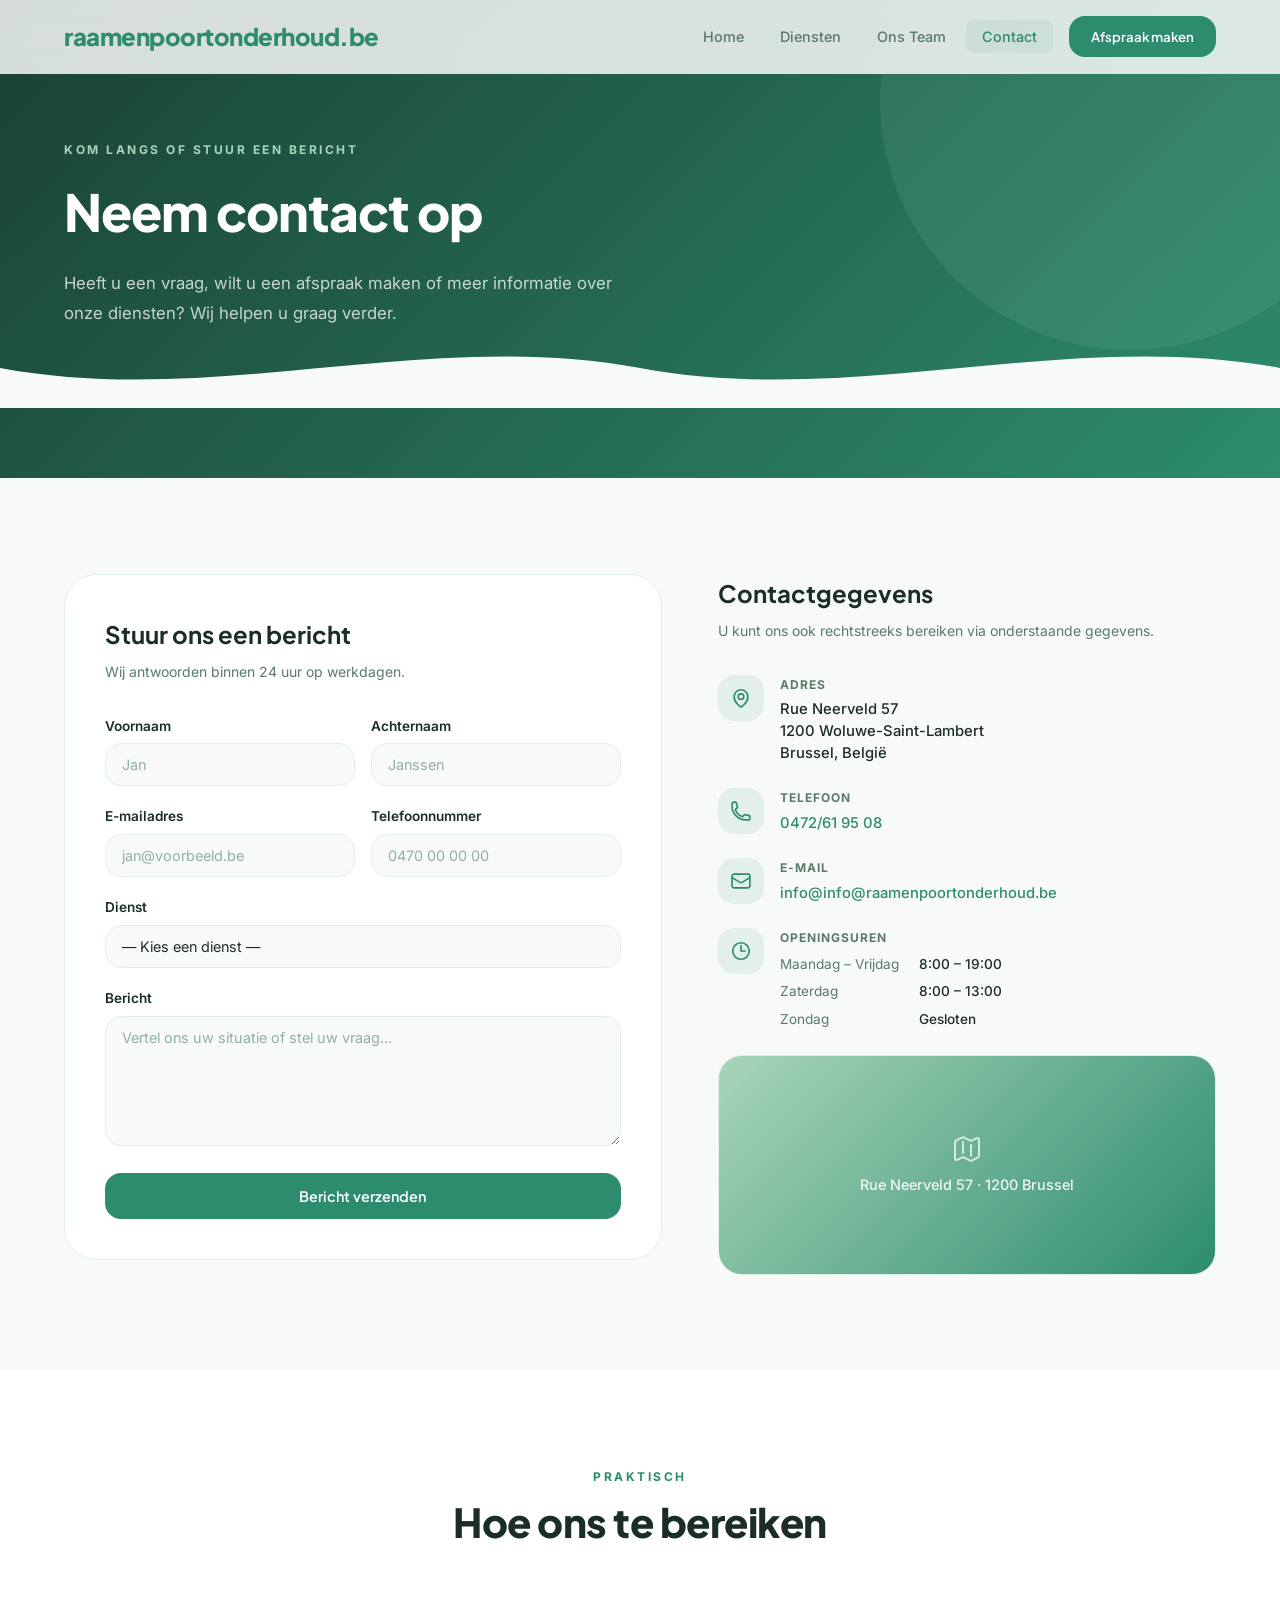
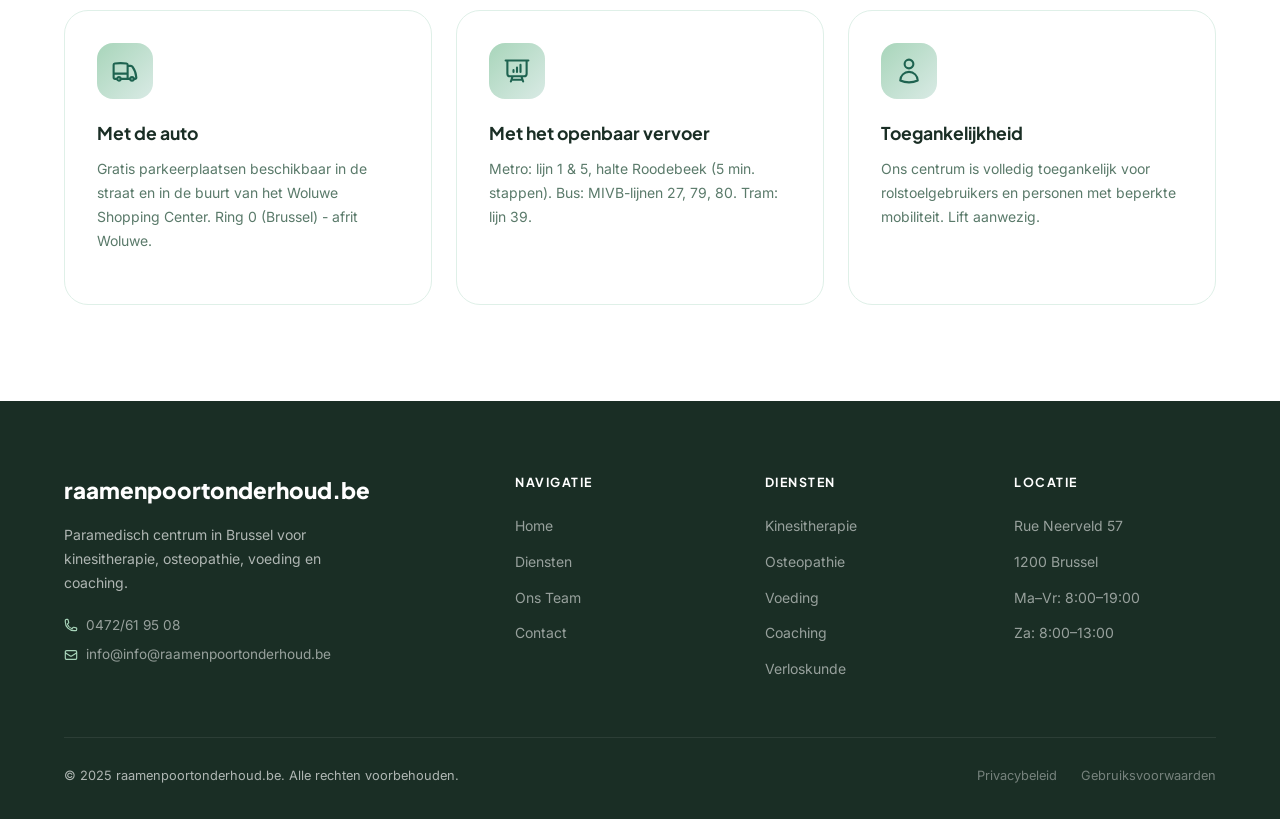
==== commit 7dd4933d: "Replace split Revitalis logo text" ====
--- a/contact.html
+++ b/contact.html
@@ -16,7 +16,7 @@
   <header class="navbar" role="banner">
     <div class="container">
       <div class="navbar__inner">
-        <a href="index.html" class="navbar__logo">Revita<span>lis</span></a>
+        <a href="index.html" class="navbar__logo">raamenpoortonderhoud.be</a>
         <nav aria-label="Hoofdnavigatie">
           <ul class="navbar__nav" id="mainNav">
             <li><a href="index.html"    class="navbar__link">Home</a></li>
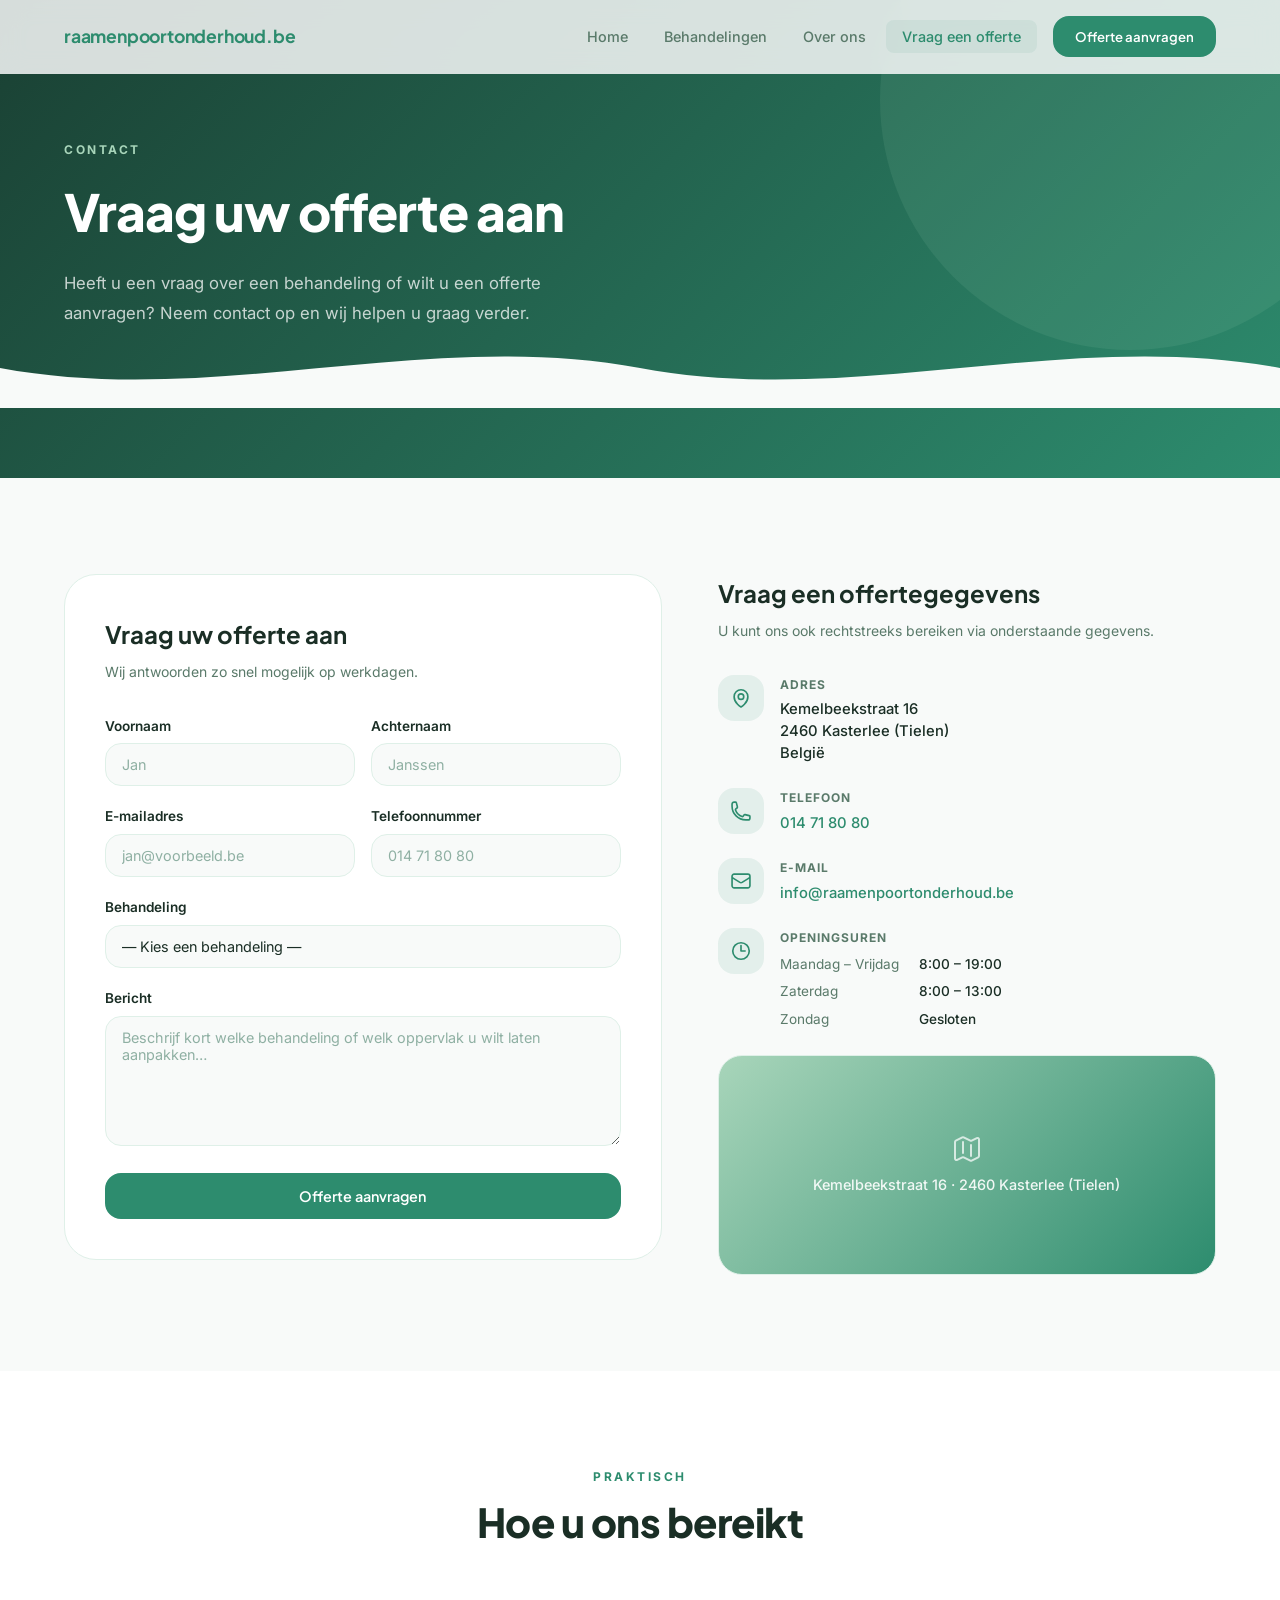
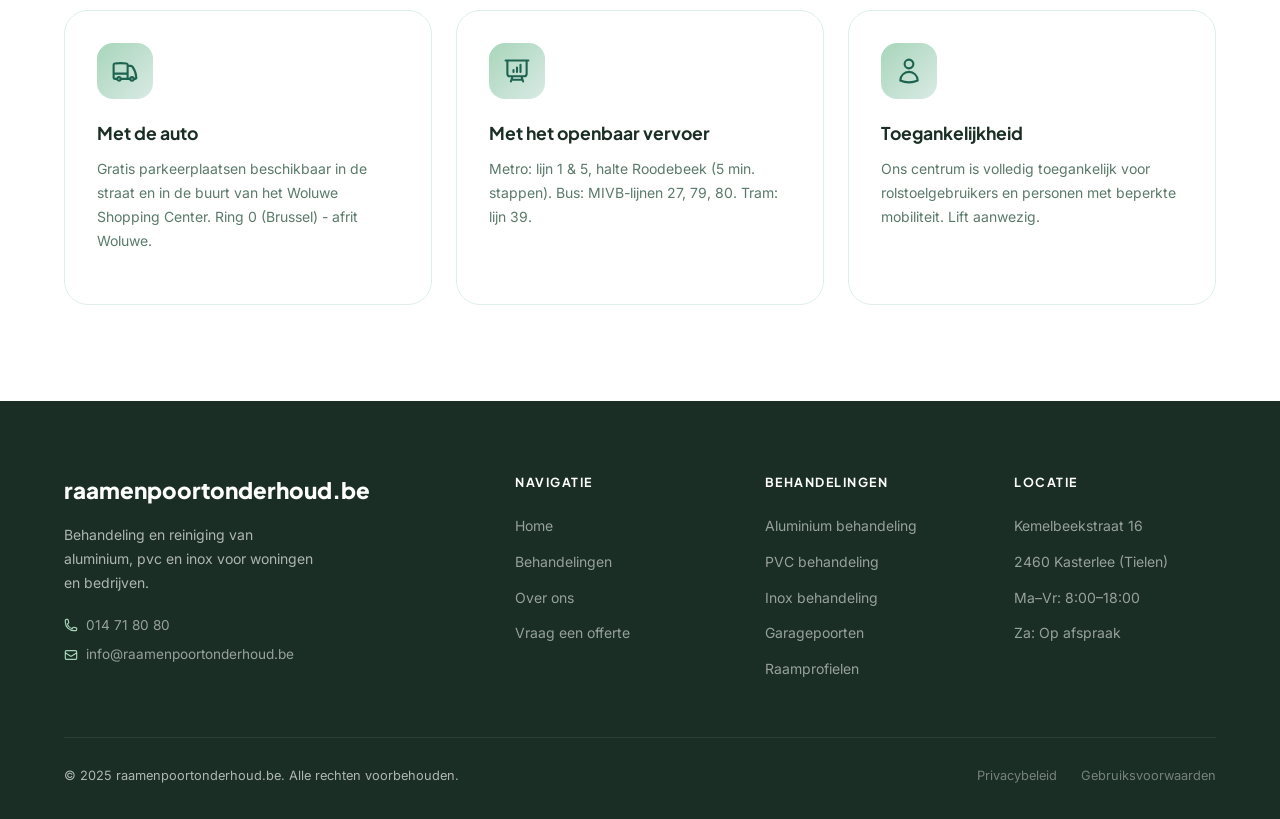
==== commit 58195ddf: "Rewrite contact page and update business details" ====
--- a/contact.html
+++ b/contact.html
@@ -3,8 +3,8 @@
 <head>
   <meta charset="UTF-8" />
   <meta name="viewport" content="width=device-width, initial-scale=1.0" />
-  <meta name="description" content="Neem contact op met raamenpoortonderhoud.be – paramedisch centrum in Brussel. Adres, openingsuren en online afspraakformulier." />
-  <title>Contact – raamenpoortonderhoud.be</title>
+  <meta name="description" content="Vraag uw offerte aan met raamenpoortonderhoud.be voor aluminium, pvc en inox behandeling. Telefoon, adres en offerteaanvraag." />
+  <title>Vraag een offerte – raamenpoortonderhoud.be</title>
   <link rel="preconnect" href="https://fonts.googleapis.com" />
   <link rel="preconnect" href="https://fonts.gstatic.com" crossorigin />
   <link href="https://fonts.googleapis.com/css2?family=Plus+Jakarta+Sans:wght@400;500;600;700;800&family=Inter:wght@300;400;500;600&display=swap" rel="stylesheet" />
@@ -20,11 +20,11 @@
         <nav aria-label="Hoofdnavigatie">
           <ul class="navbar__nav" id="mainNav">
             <li><a href="index.html"    class="navbar__link">Home</a></li>
-            <li><a href="diensten.html" class="navbar__link">Diensten</a></li>
-            <li><a href="team.html"     class="navbar__link">Ons Team</a></li>
-            <li><a href="contact.html"  class="navbar__link">Contact</a></li>
+            <li><a href="diensten.html" class="navbar__link">Behandelingen</a></li>
+            <li><a href="team.html"     class="navbar__link">Over ons</a></li>
+            <li><a href="contact.html"  class="navbar__link">Vraag een offerte</a></li>
             <li class="navbar__cta">
-              <a href="contact.html" class="btn btn--primary btn--sm">Afspraak maken</a>
+              <a href="contact.html" class="btn btn--primary btn--sm">Offerte aanvragen</a>
             </li>
           </ul>
         </nav>
@@ -40,11 +40,11 @@
     <!-- PAGE HERO -->
     <section class="page-hero">
       <div class="container">
-        <p class="page-hero__eyebrow">Kom langs of stuur een bericht</p>
-        <h1 class="page-hero__title">Neem contact op</h1>
+        <p class="page-hero__eyebrow">Contact</p>
+        <h1 class="page-hero__title">Vraag uw offerte aan</h1>
         <p class="page-hero__desc">
-          Heeft u een vraag, wilt u een afspraak maken of meer informatie over
-          onze diensten? Wij helpen u graag verder.
+          Heeft u een vraag over een behandeling of wilt u een offerte aanvragen?
+          Neem contact op en wij helpen u graag verder.
         </p>
       </div>
       <div class="wave-divider">
@@ -62,8 +62,8 @@
           <!-- FORM -->
           <div class="reveal">
             <div class="contact-form">
-              <h2 class="contact-form__title" id="contact-title">Stuur ons een bericht</h2>
-              <p class="contact-form__subtitle">Wij antwoorden binnen 24 uur op werkdagen.</p>
+              <h2 class="contact-form__title" id="contact-title">Vraag uw offerte aan</h2>
+              <p class="contact-form__subtitle">Wij antwoorden zo snel mogelijk op werkdagen.</p>
 
               <form id="contactForm" novalidate>
 
@@ -114,21 +114,21 @@
                       id="phone"
                       name="phone"
                       class="form-control"
-                      placeholder="0470 00 00 00"
+                      placeholder="014 71 80 80"
                       autocomplete="tel"
                     />
                   </div>
                 </div>
 
                 <div class="form-group">
-                  <label for="dienst">Dienst</label>
+                  <label for="dienst">Behandeling</label>
                   <select id="dienst" name="dienst" class="form-control">
-                    <option value="">— Kies een dienst —</option>
-                    <option value="kinesitherapie">Kinesitherapie</option>
-                    <option value="osteopathie">Osteopathie</option>
-                    <option value="voeding">Voeding &amp; Diëtetiek</option>
-                    <option value="coaching">Coaching</option>
-                    <option value="verloskunde">Verloskunde</option>
+                    <option value="">— Kies een behandeling —</option>
+                    <option value="aluminium">Aluminium behandeling</option>
+                    <option value="pvc">PVC behandeling</option>
+                    <option value="inox">Inox behandeling</option>
+                    <option value="garagepoorten">Garagepoorten</option>
+                    <option value="raamprofielen">Raamprofielen</option>
                     <option value="algemeen">Algemene vraag</option>
                   </select>
                 </div>
@@ -139,20 +139,20 @@
                     id="message"
                     name="message"
                     class="form-control"
-                    placeholder="Vertel ons uw situatie of stel uw vraag…"
+                    placeholder="Beschrijf kort welke behandeling of welk oppervlak u wilt laten aanpakken…"
                     required
                   ></textarea>
                 </div>
 
                 <button type="submit" class="btn btn--primary" style="width:100%;justify-content:center;">
-                  Bericht verzenden
+                  Offerte aanvragen
                 </button>
 
                 <div class="form-success" role="alert" aria-live="polite">
                   <svg xmlns="http://www.w3.org/2000/svg" fill="none" viewBox="0 0 24 24" stroke-width="2" stroke="currentColor">
                     <path stroke-linecap="round" stroke-linejoin="round" d="M9 12.75 11.25 15 15 9.75M21 12a9 9 0 1 1-18 0 9 9 0 0 1 18 0Z" />
                   </svg>
-                  Uw bericht is verzonden! Wij nemen zo snel mogelijk contact met u op.
+                  Uw aanvraag is verzonden. Wij nemen zo snel mogelijk contact met u op.
                 </div>
 
               </form>
@@ -161,7 +161,7 @@
 
           <!-- INFO -->
           <div class="contact-info reveal">
-            <h2 class="contact-info__title">Contactgegevens</h2>
+            <h2 class="contact-info__title">Vraag een offertegegevens</h2>
             <p class="contact-info__subtitle">U kunt ons ook rechtstreeks bereiken via onderstaande gegevens.</p>
 
             <!-- Adres -->
@@ -175,9 +175,9 @@
               <div>
                 <p class="contact-detail__label">Adres</p>
                 <p class="contact-detail__value">
-                  Rue Neerveld 57<br>
-                  1200 Woluwe-Saint-Lambert<br>
-                  Brussel, België
+                  Kemelbeekstraat 16<br>
+                  2460 Kasterlee (Tielen)<br>
+                  België
                 </p>
               </div>
             </div>
@@ -192,7 +192,7 @@
               <div>
                 <p class="contact-detail__label">Telefoon</p>
                 <p class="contact-detail__value">
-                  <a href="tel:004724619508">0472/61 95 08</a>
+                  <a href="tel:014718080">014 71 80 80</a>
                 </p>
               </div>
             </div>
@@ -207,7 +207,7 @@
               <div>
                 <p class="contact-detail__label">E-mail</p>
                 <p class="contact-detail__value">
-                  <a href="mailto:info@info@raamenpoortonderhoud.be">info@info@raamenpoortonderhoud.be</a>
+                  <a href="mailto:info@raamenpoortonderhoud.be">info@raamenpoortonderhoud.be</a>
                 </p>
               </div>
             </div>
@@ -233,11 +233,11 @@
             </div>
 
             <!-- Map placeholder -->
-            <div class="map-placeholder" aria-label="Kaartlocatie Rue Neerveld 57 Brussel">
+            <div class="map-placeholder" aria-label="Kaartlocatie Kemelbeekstraat 16 Kasterlee Tielen">
               <svg xmlns="http://www.w3.org/2000/svg" fill="none" viewBox="0 0 24 24" stroke-width="1.5" stroke="currentColor">
                 <path stroke-linecap="round" stroke-linejoin="round" d="M9 6.75V15m6-6v8.25m.503 3.498 4.875-2.437c.381-.19.622-.58.622-1.006V4.82c0-.836-.88-1.38-1.628-1.006l-3.869 1.934c-.317.159-.69.159-1.006 0L9.503 3.252a1.125 1.125 0 0 0-1.006 0L3.622 5.689C3.24 5.88 3 6.27 3 6.695V19.18c0 .836.88 1.38 1.628 1.006l3.869-1.934c.317-.159.69-.159 1.006 0l4.994 2.497c.317.158.69.158 1.006 0Z" />
               </svg>
-              <span>Rue Neerveld 57 · 1200 Brussel</span>
+              <span>Kemelbeekstraat 16 · 2460 Kasterlee (Tielen)</span>
             </div>
 
           </div>
@@ -250,7 +250,7 @@
       <div class="container">
         <div class="section__header reveal">
           <p class="section__eyebrow">Praktisch</p>
-          <h2 class="section__title" id="practical-title">Hoe ons te bereiken</h2>
+          <h2 class="section__title" id="practical-title">Hoe u ons bereikt</h2>
         </div>
 
         <div class="services-grid">
@@ -304,42 +304,42 @@
       <div class="footer__grid">
         <div class="footer__brand">
           <div class="footer__logo">raamenpoortonderhoud.be</div>
-          <p class="footer__tagline">Paramedisch centrum in Brussel voor kinesitherapie, osteopathie, voeding en coaching.</p>
+          <p class="footer__tagline">Behandeling en reiniging van aluminium, pvc en inox voor woningen en bedrijven.</p>
           <div class="footer__contact-line">
             <svg xmlns="http://www.w3.org/2000/svg" fill="none" viewBox="0 0 24 24" stroke-width="2" stroke="currentColor"><path stroke-linecap="round" stroke-linejoin="round" d="M2.25 6.75c0 8.284 6.716 15 15 15h2.25a2.25 2.25 0 0 0 2.25-2.25v-1.372c0-.516-.351-.966-.852-1.091l-4.423-1.106c-.44-.11-.902.055-1.173.417l-.97 1.293c-.282.376-.769.542-1.21.38a12.035 12.035 0 0 1-7.143-7.143c-.162-.441.004-.928.38-1.21l1.293-.97c.363-.271.527-.734.417-1.173L6.963 3.102a1.125 1.125 0 0 0-1.091-.852H4.5A2.25 2.25 0 0 0 2.25 4.5v2.25Z" /></svg>
-            0472/61 95 08
+            014 71 80 80
           </div>
           <div class="footer__contact-line">
             <svg xmlns="http://www.w3.org/2000/svg" fill="none" viewBox="0 0 24 24" stroke-width="2" stroke="currentColor"><path stroke-linecap="round" stroke-linejoin="round" d="M21.75 6.75v10.5a2.25 2.25 0 0 1-2.25 2.25h-15a2.25 2.25 0 0 1-2.25-2.25V6.75m19.5 0A2.25 2.25 0 0 0 19.5 4.5h-15a2.25 2.25 0 0 0-2.25 2.25m19.5 0v.243a2.25 2.25 0 0 1-1.07 1.916l-7.5 4.615a2.25 2.25 0 0 1-2.36 0L3.32 8.91a2.25 2.25 0 0 1-1.07-1.916V6.75" /></svg>
-            info@info@raamenpoortonderhoud.be
+            info@raamenpoortonderhoud.be
           </div>
         </div>
         <div>
           <p class="footer__heading">Navigatie</p>
           <ul class="footer__list">
             <li><a href="index.html">Home</a></li>
-            <li><a href="diensten.html">Diensten</a></li>
-            <li><a href="team.html">Ons Team</a></li>
-            <li><a href="contact.html">Contact</a></li>
+            <li><a href="diensten.html">Behandelingen</a></li>
+            <li><a href="team.html">Over ons</a></li>
+            <li><a href="contact.html">Vraag een offerte</a></li>
           </ul>
         </div>
         <div>
-          <p class="footer__heading">Diensten</p>
+          <p class="footer__heading">Behandelingen</p>
           <ul class="footer__list">
-            <li><a href="diensten.html#kinesitherapie">Kinesitherapie</a></li>
-            <li><a href="diensten.html#osteopathie">Osteopathie</a></li>
-            <li><a href="diensten.html#voeding">Voeding</a></li>
-            <li><a href="diensten.html#coaching">Coaching</a></li>
-            <li><a href="diensten.html#verloskunde">Verloskunde</a></li>
+            <li><a href="diensten.html#kinesitherapie">Aluminium behandeling</a></li>
+            <li><a href="diensten.html#osteopathie">PVC behandeling</a></li>
+            <li><a href="diensten.html#voeding">Inox behandeling</a></li>
+            <li><a href="diensten.html#coaching">Garagepoorten</a></li>
+            <li><a href="diensten.html#verloskunde">Raamprofielen</a></li>
           </ul>
         </div>
         <div>
           <p class="footer__heading">Locatie</p>
           <ul class="footer__list">
-            <li><a href="#">Rue Neerveld 57</a></li>
-            <li><a href="#">1200 Brussel</a></li>
-            <li><a href="#">Ma–Vr: 8:00–19:00</a></li>
-            <li><a href="#">Za: 8:00–13:00</a></li>
+            <li><a href="#">Kemelbeekstraat 16</a></li>
+            <li><a href="#">2460 Kasterlee (Tielen)</a></li>
+            <li><a href="#">Ma–Vr: 8:00–18:00</a></li>
+            <li><a href="#">Za: Op afspraak</a></li>
           </ul>
         </div>
       </div>
--- a/css/style.css
+++ b/css/style.css
@@ -1,5 +1,5 @@
 /* ============================================================
-   RAAMENPOORTONDERHOUD.BE – Modern Redesign
+   REVITALIS – Modern Redesign
    Kleurenschema: Groen & Wit | Taal: Nederlands
    ============================================================ */
 
@@ -89,10 +89,10 @@
 
 .navbar__logo {
   font-family: var(--font-heading);
-  font-size: 1.5rem;
-  font-weight: 800;
+  font-size: 1.1rem;
+  font-weight: 700;
   color: var(--clr-primary);
-  letter-spacing: -0.5px;
+  letter-spacing: -0.2px;
 }
 
 .navbar__logo span { color: var(--clr-text); }
@@ -431,12 +431,59 @@
 }
 
 @media (max-width: 768px) {
+  .hero {
+    min-height: auto;
+    padding: 96px 0 0;
+  }
   .hero__inner {
     grid-template-columns: 1fr;
-    padding-bottom: 60px;
+    gap: 28px;
+    padding-bottom: 48px;
+  }
+  .hero__title {
+    font-size: 2.8rem;
+    line-height: 1.06;
+    letter-spacing: -1px;
+    word-break: break-word;
+  }
+  .hero__subtitle {
+    font-size: 0.96rem;
+    line-height: 1.65;
+    max-width: 100%;
+  }
+  .hero__actions {
+    flex-direction: column;
+    align-items: stretch;
+  }
+  .hero__actions .btn {
+    width: 100%;
+    justify-content: center;
+  }
+  .hero__stats  {
+    gap: 12px;
+    grid-template-columns: repeat(3, minmax(0, 1fr));
+  }
+  .hero__stat-number {
+    font-size: 2rem;
+  }
+  .hero__stat-label {
+    font-size: 0.8rem;
+    line-height: 1.45;
+    word-break: break-word;
   }
   .hero__visual { display: none; }
-  .hero__stats  { gap: 16px; }
+}
+
+@media (max-width: 480px) {
+  .hero__title {
+    font-size: 2.35rem;
+  }
+  .hero__stats {
+    gap: 10px;
+  }
+  .hero__stat-label {
+    font-size: 0.74rem;
+  }
 }
 
 /* ============================================================
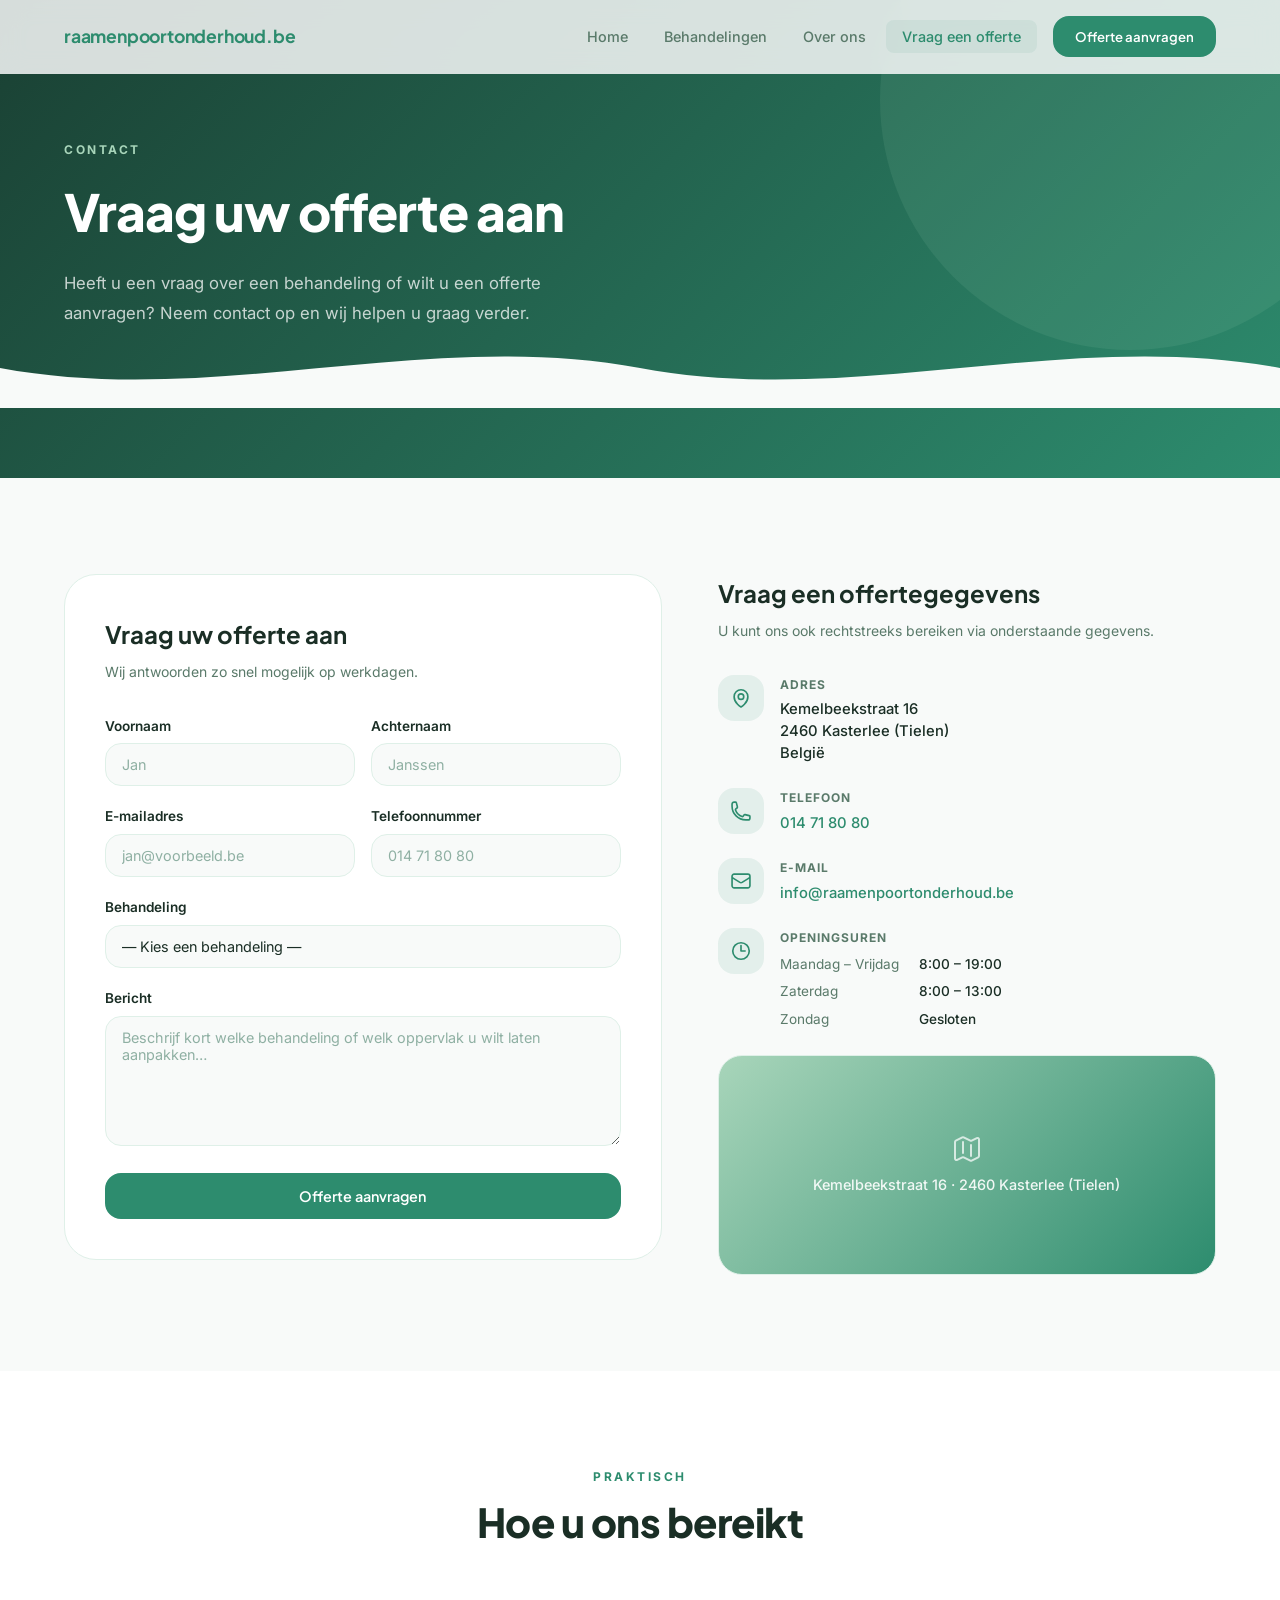
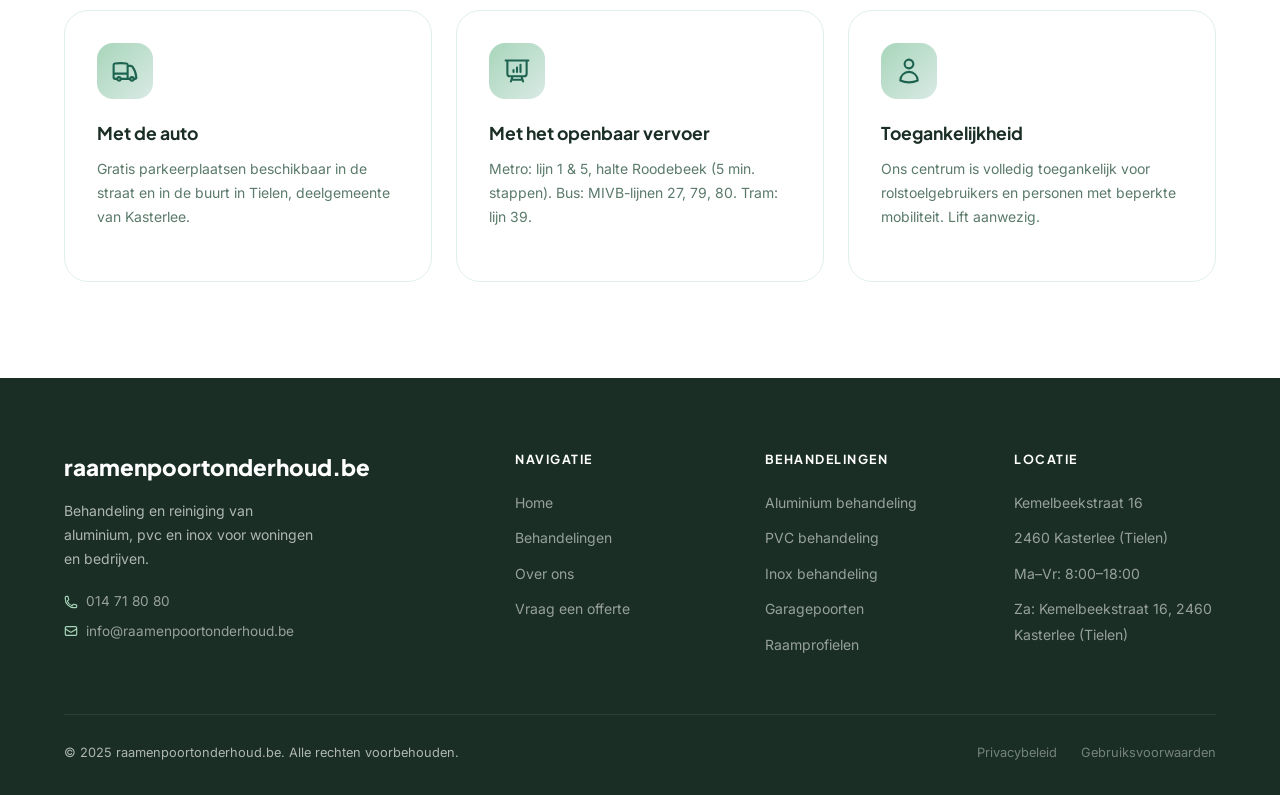
==== commit a9051b68: "Apply phone and address across all pages" ====
--- a/contact.html
+++ b/contact.html
@@ -263,7 +263,7 @@
             <h3 class="service-card__title">Met de auto</h3>
             <p class="service-card__desc">
               Gratis parkeerplaatsen beschikbaar in de straat en in de buurt
-              van het Woluwe Shopping Center. Ring 0 (Brussel) - afrit Woluwe.
+              in Tielen, deelgemeente van Kasterlee.
             </p>
           </div>
 
@@ -339,7 +339,7 @@
             <li><a href="#">Kemelbeekstraat 16</a></li>
             <li><a href="#">2460 Kasterlee (Tielen)</a></li>
             <li><a href="#">Ma–Vr: 8:00–18:00</a></li>
-            <li><a href="#">Za: Op afspraak</a></li>
+            <li><a href="#">Za: Kemelbeekstraat 16, 2460 Kasterlee (Tielen)</a></li>
           </ul>
         </div>
       </div>
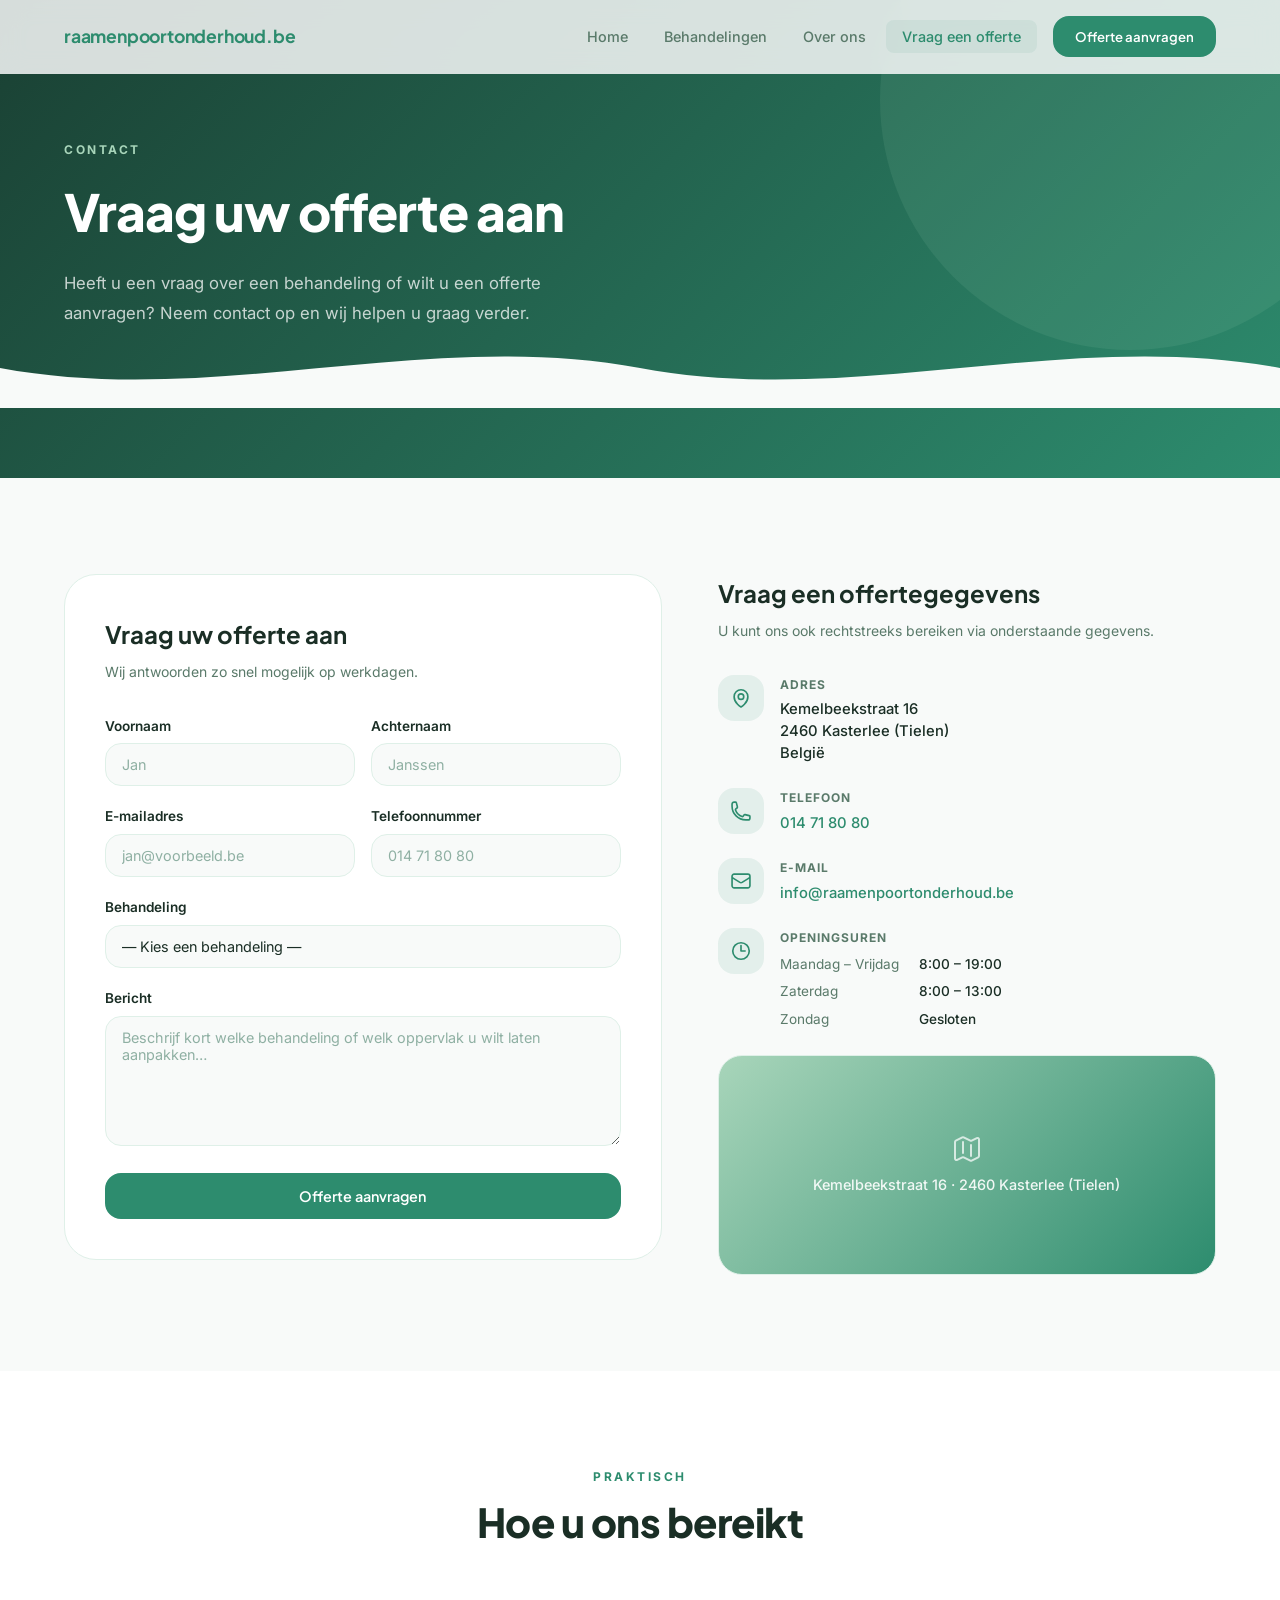
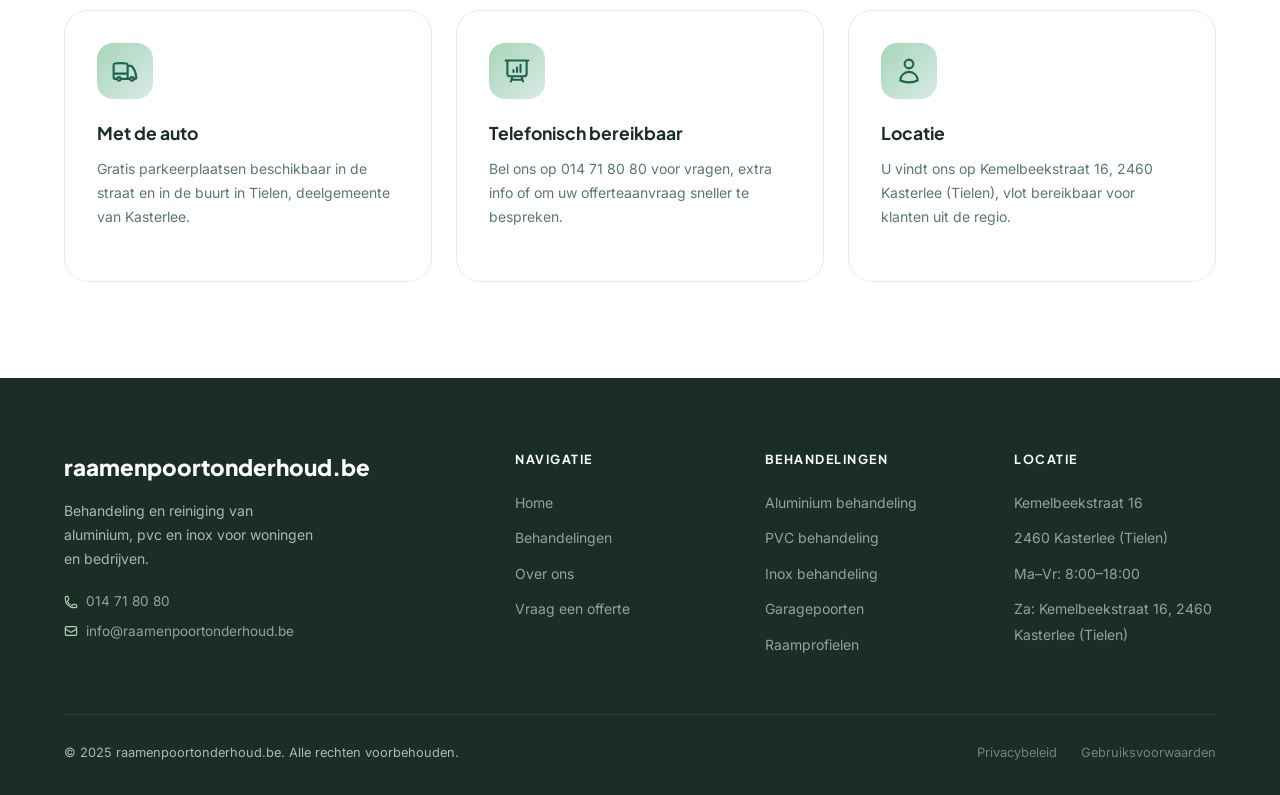
==== commit 3811d612: "Remove transit and medical location copy from contact" ====
--- a/contact.html
+++ b/contact.html
@@ -273,10 +273,9 @@
                 <path stroke-linecap="round" stroke-linejoin="round" d="M3.75 3v11.25A2.25 2.25 0 0 0 6 16.5h2.25M3.75 3h-1.5m1.5 0h16.5m0 0h1.5m-1.5 0v11.25A2.25 2.25 0 0 1 18 16.5h-2.25m-7.5 0h7.5m-7.5 0-1 3m8.5-3 1 3m0 0 .5 1.5m-.5-1.5h-9.5m0 0-.5 1.5M9 11.25v1.5M12 9v3.75m3-6v6" />
               </svg>
             </div>
-            <h3 class="service-card__title">Met het openbaar vervoer</h3>
+            <h3 class="service-card__title">Telefonisch bereikbaar</h3>
             <p class="service-card__desc">
-              Metro: lijn 1 &amp; 5, halte Roodebeek (5 min. stappen).
-              Bus: MIVB-lijnen 27, 79, 80. Tram: lijn 39.
+              Bel ons op 014 71 80 80 voor vragen, extra info of om uw offerteaanvraag sneller te bespreken.
             </p>
           </div>
 
@@ -286,10 +285,9 @@
                 <path stroke-linecap="round" stroke-linejoin="round" d="M15.75 6a3.75 3.75 0 1 1-7.5 0 3.75 3.75 0 0 1 7.5 0ZM4.501 20.118a7.5 7.5 0 0 1 14.998 0A17.933 17.933 0 0 1 12 21.75c-2.676 0-5.216-.584-7.499-1.632Z" />
               </svg>
             </div>
-            <h3 class="service-card__title">Toegankelijkheid</h3>
+            <h3 class="service-card__title">Locatie</h3>
             <p class="service-card__desc">
-              Ons centrum is volledig toegankelijk voor rolstoelgebruikers en
-              personen met beperkte mobiliteit. Lift aanwezig.
+              U vindt ons op Kemelbeekstraat 16, 2460 Kasterlee (Tielen), vlot bereikbaar voor klanten uit de regio.
             </p>
           </div>
         </div>
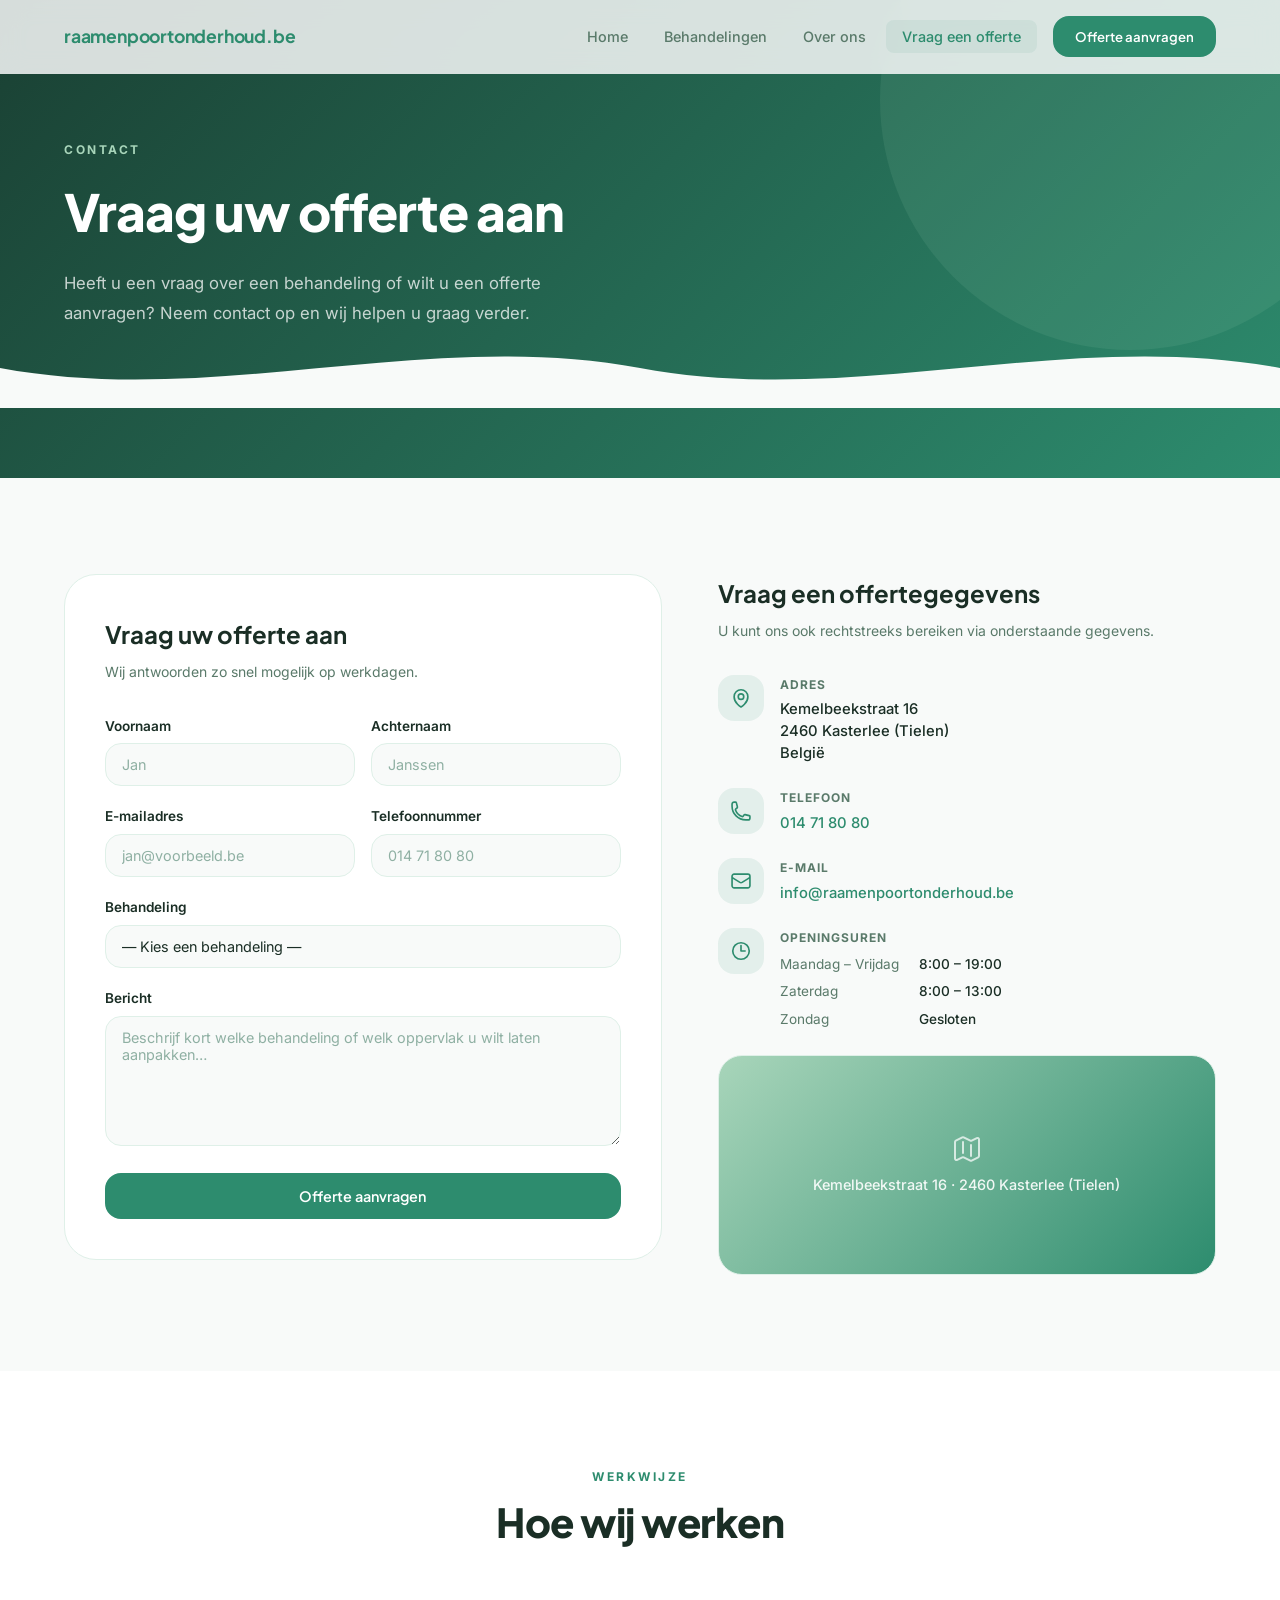
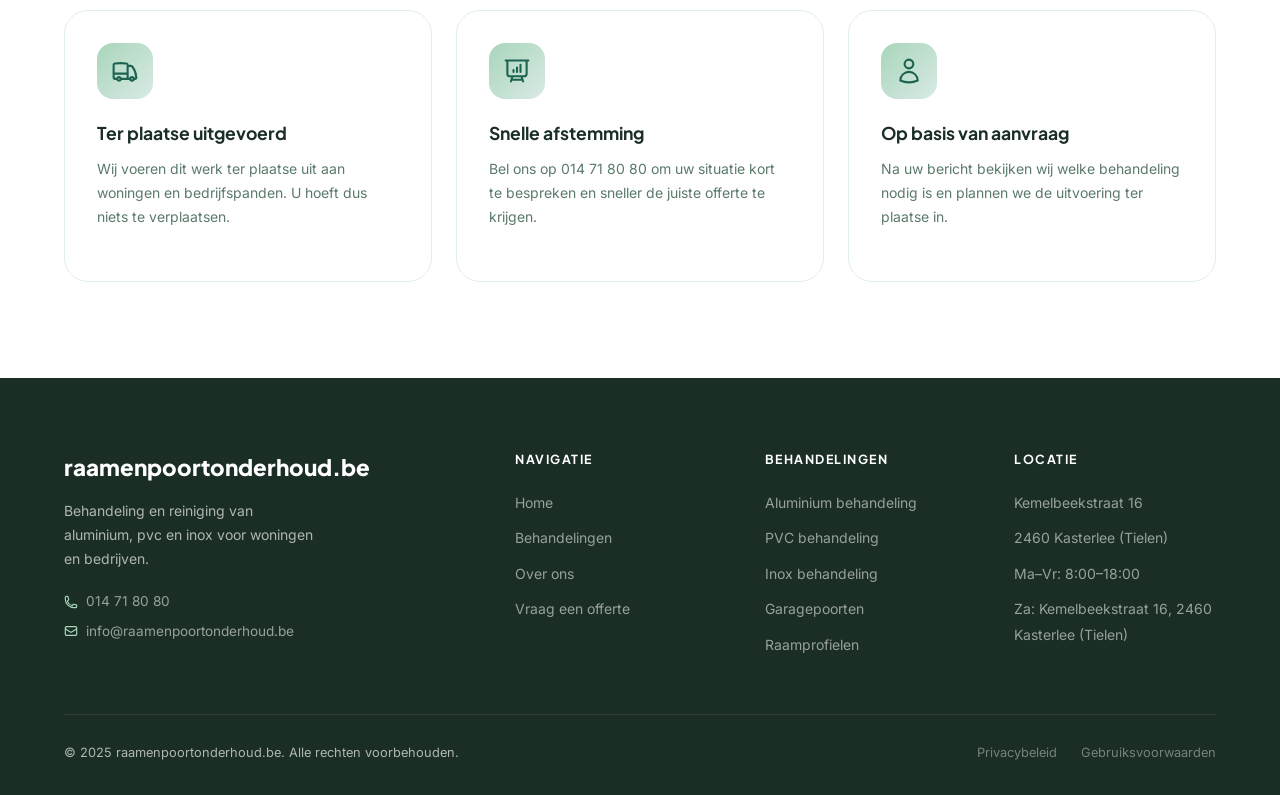
==== commit 2b975885: "Make contact practical section on-site work focused" ====
--- a/contact.html
+++ b/contact.html
@@ -249,8 +249,8 @@
     <section class="section section--alt" aria-labelledby="practical-title">
       <div class="container">
         <div class="section__header reveal">
-          <p class="section__eyebrow">Praktisch</p>
-          <h2 class="section__title" id="practical-title">Hoe u ons bereikt</h2>
+          <p class="section__eyebrow">Werkwijze</p>
+          <h2 class="section__title" id="practical-title">Hoe wij werken</h2>
         </div>
 
         <div class="services-grid">
@@ -260,10 +260,9 @@
                 <path stroke-linecap="round" stroke-linejoin="round" d="M8.25 18.75a1.5 1.5 0 0 1-3 0m3 0a1.5 1.5 0 0 0-3 0m3 0h6m-9 0H3.375a1.125 1.125 0 0 1-1.125-1.125V14.25m17.25 4.5a1.5 1.5 0 0 1-3 0m3 0a1.5 1.5 0 0 0-3 0m3 0h1.125c.621 0 1.129-.504 1.09-1.124a17.902 17.902 0 0 0-3.213-9.193 2.056 2.056 0 0 0-1.58-.86H14.25M16.5 18.75h-2.25m0-11.177v-.958c0-.568-.422-1.048-.987-1.106a48.554 48.554 0 0 0-10.026 0 1.106 1.106 0 0 0-.987 1.106v7.635m12-6.677v6.677m0 4.5v-4.5m0 0h-12" />
               </svg>
             </div>
-            <h3 class="service-card__title">Met de auto</h3>
+            <h3 class="service-card__title">Ter plaatse uitgevoerd</h3>
             <p class="service-card__desc">
-              Gratis parkeerplaatsen beschikbaar in de straat en in de buurt
-              in Tielen, deelgemeente van Kasterlee.
+              Wij voeren dit werk ter plaatse uit aan woningen en bedrijfspanden. U hoeft dus niets te verplaatsen.
             </p>
           </div>
 
@@ -273,9 +272,9 @@
                 <path stroke-linecap="round" stroke-linejoin="round" d="M3.75 3v11.25A2.25 2.25 0 0 0 6 16.5h2.25M3.75 3h-1.5m1.5 0h16.5m0 0h1.5m-1.5 0v11.25A2.25 2.25 0 0 1 18 16.5h-2.25m-7.5 0h7.5m-7.5 0-1 3m8.5-3 1 3m0 0 .5 1.5m-.5-1.5h-9.5m0 0-.5 1.5M9 11.25v1.5M12 9v3.75m3-6v6" />
               </svg>
             </div>
-            <h3 class="service-card__title">Telefonisch bereikbaar</h3>
+            <h3 class="service-card__title">Snelle afstemming</h3>
             <p class="service-card__desc">
-              Bel ons op 014 71 80 80 voor vragen, extra info of om uw offerteaanvraag sneller te bespreken.
+              Bel ons op 014 71 80 80 om uw situatie kort te bespreken en sneller de juiste offerte te krijgen.
             </p>
           </div>
 
@@ -285,9 +284,9 @@
                 <path stroke-linecap="round" stroke-linejoin="round" d="M15.75 6a3.75 3.75 0 1 1-7.5 0 3.75 3.75 0 0 1 7.5 0ZM4.501 20.118a7.5 7.5 0 0 1 14.998 0A17.933 17.933 0 0 1 12 21.75c-2.676 0-5.216-.584-7.499-1.632Z" />
               </svg>
             </div>
-            <h3 class="service-card__title">Locatie</h3>
+            <h3 class="service-card__title">Op basis van aanvraag</h3>
             <p class="service-card__desc">
-              U vindt ons op Kemelbeekstraat 16, 2460 Kasterlee (Tielen), vlot bereikbaar voor klanten uit de regio.
+              Na uw bericht bekijken wij welke behandeling nodig is en plannen we de uitvoering ter plaatse in.
             </p>
           </div>
         </div>
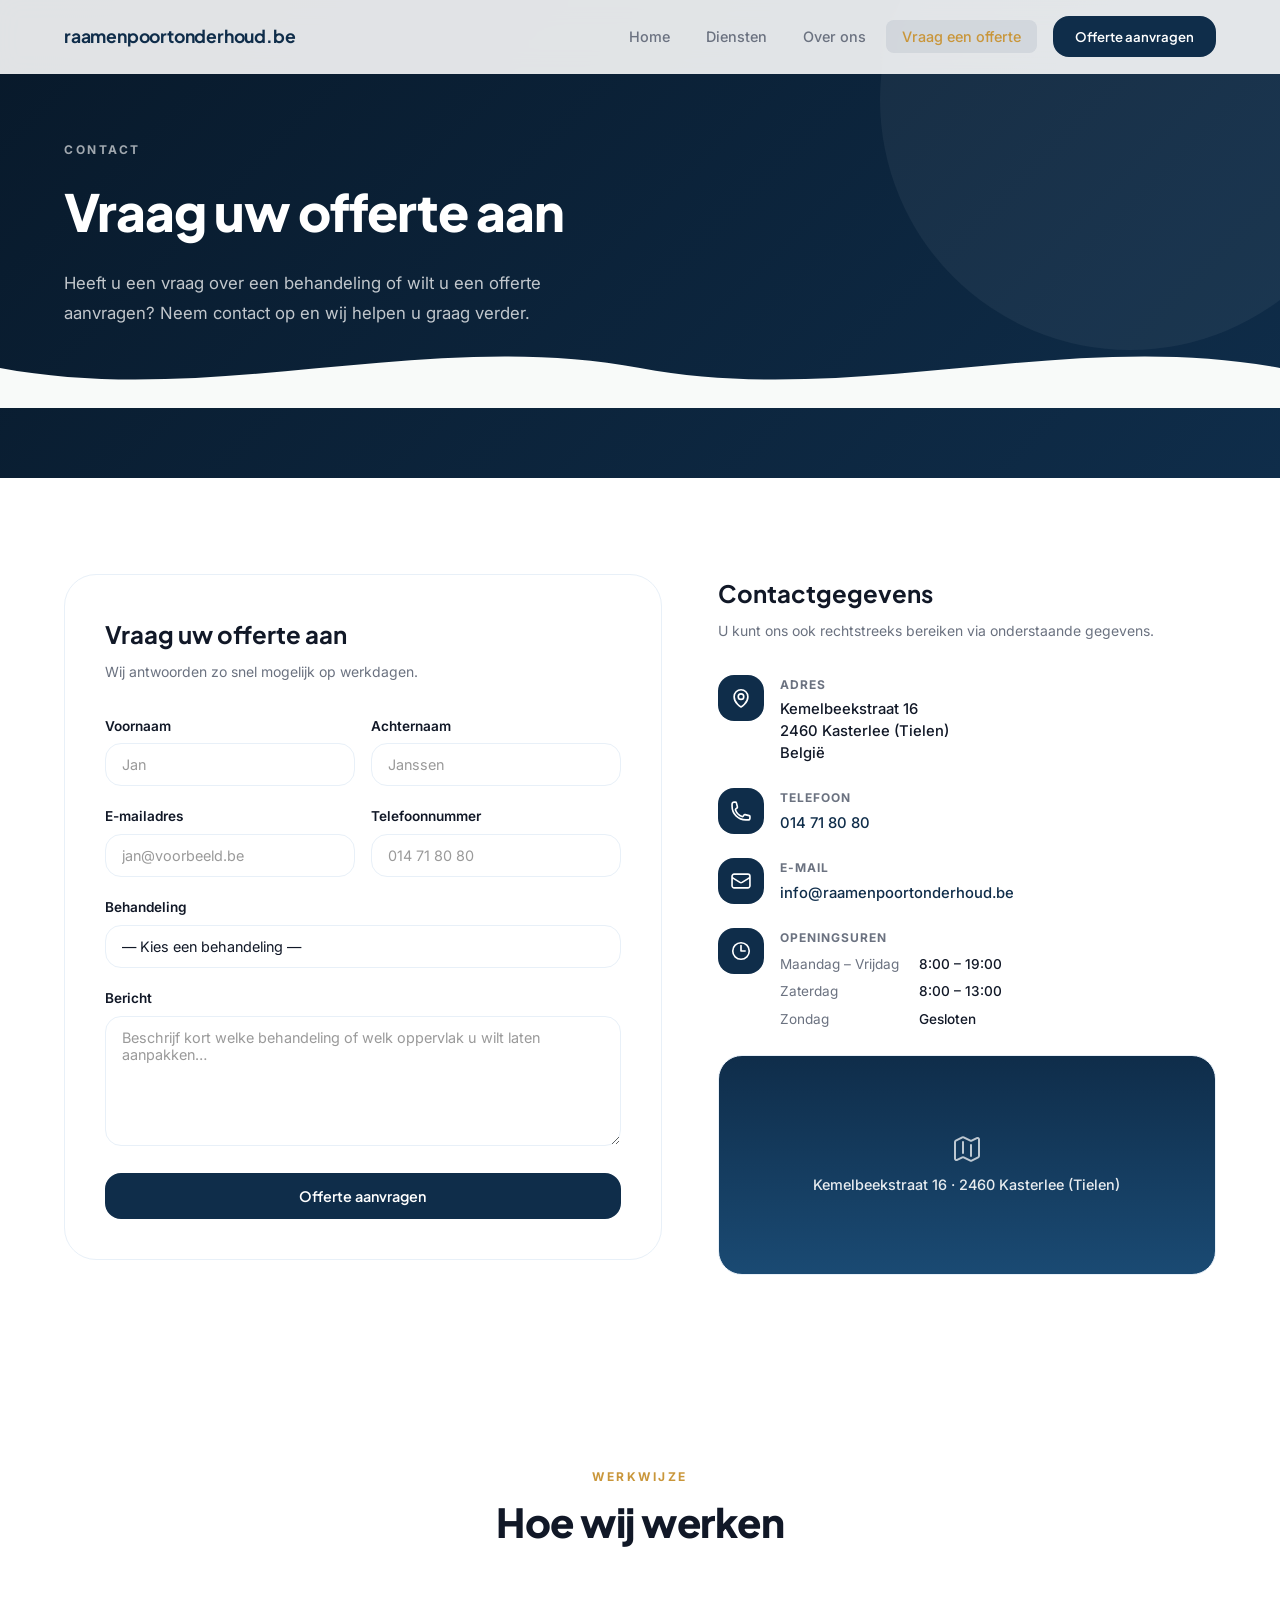
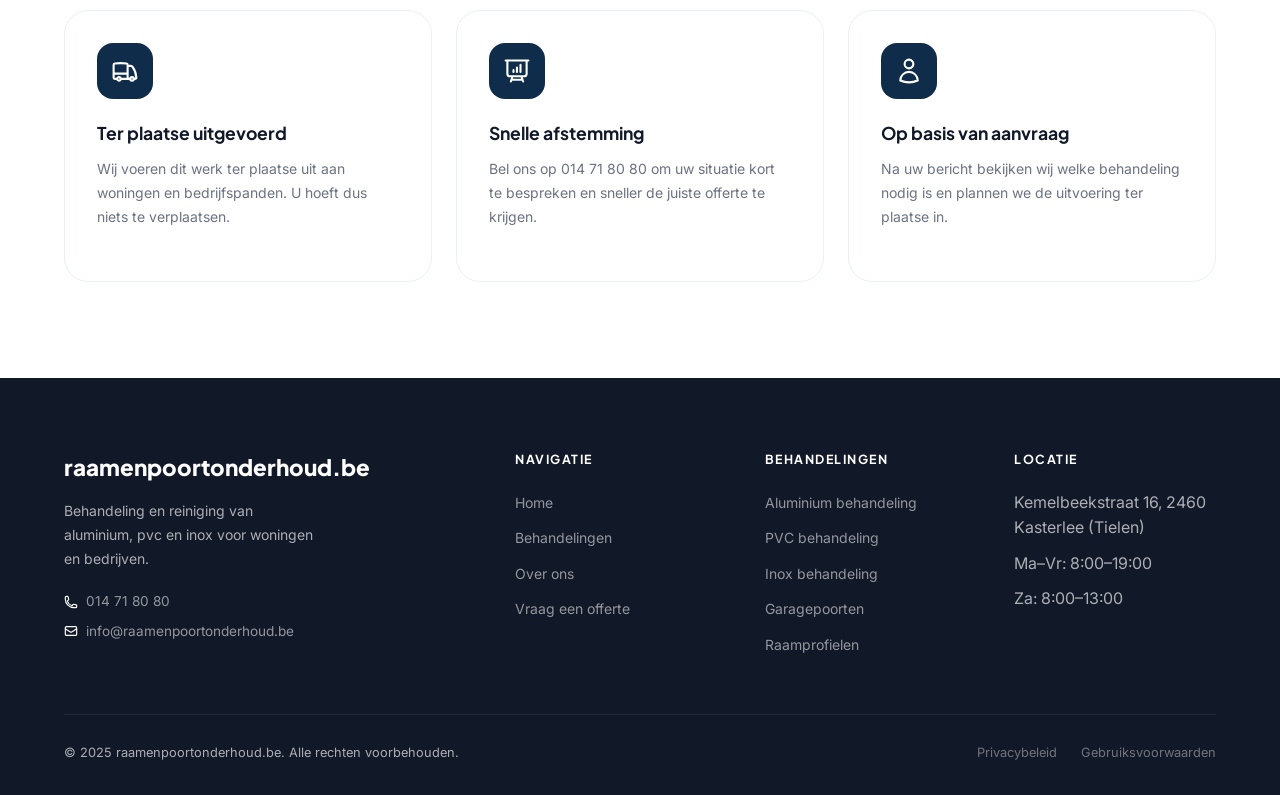
==== commit 0f2f5578: "Volledige code- en designaudit toegepast HTML (alle pagina's): - Favicon toegevoegd (inline SVG, R i" ====
--- a/contact.html
+++ b/contact.html
@@ -4,6 +4,12 @@
   <meta charset="UTF-8" />
   <meta name="viewport" content="width=device-width, initial-scale=1.0" />
   <meta name="description" content="Vraag uw offerte aan met raamenpoortonderhoud.be voor aluminium, pvc en inox behandeling. Telefoon, adres en offerteaanvraag." />
+  <meta property="og:type" content="website" />
+  <meta property="og:site_name" content="raamenpoortonderhoud.be" />
+  <meta property="og:title" content="Vraag een offerte – raamenpoortonderhoud.be" />
+  <meta property="og:description" content="Vraag uw offerte aan voor aluminium, pvc en inox behandeling. Direct contact via telefoon of het online formulier." />
+  <meta property="og:url" content="https://thenaturelover343-jpg.github.io/Ramenpoortonderh/contact.html" />
+  <link rel="icon" href="data:image/svg+xml,<svg xmlns='http://www.w3.org/2000/svg' viewBox='0 0 100 100'><rect width='100' height='100' rx='16' fill='%230F2D4A'/><text y='72' x='50' text-anchor='middle' font-size='64' font-family='sans-serif' font-weight='bold' fill='%23C9963A'>R</text></svg>" />
   <title>Vraag een offerte – raamenpoortonderhoud.be</title>
   <link rel="preconnect" href="https://fonts.googleapis.com" />
   <link rel="preconnect" href="https://fonts.gstatic.com" crossorigin />
@@ -16,11 +22,11 @@
   <header class="navbar" role="banner">
     <div class="container">
       <div class="navbar__inner">
-        <a href="index.html" class="navbar__logo">raamenpoortonderhoud.be</a>
+        <a href="index.html" class="navbar__logo" aria-label="raamenpoortonderhoud.be - naar startpagina">raamenpoortonderhoud.be</a>
         <nav aria-label="Hoofdnavigatie">
           <ul class="navbar__nav" id="mainNav">
             <li><a href="index.html"    class="navbar__link">Home</a></li>
-            <li><a href="diensten.html" class="navbar__link">Behandelingen</a></li>
+            <li><a href="diensten.html" class="navbar__link">Diensten</a></li>
             <li><a href="team.html"     class="navbar__link">Over ons</a></li>
             <li><a href="contact.html"  class="navbar__link">Vraag een offerte</a></li>
             <li class="navbar__cta">
@@ -161,7 +167,7 @@
 
           <!-- INFO -->
           <div class="contact-info reveal">
-            <h2 class="contact-info__title">Vraag een offertegegevens</h2>
+            <h2 class="contact-info__title">Contactgegevens</h2>
             <p class="contact-info__subtitle">U kunt ons ook rechtstreeks bereiken via onderstaande gegevens.</p>
 
             <!-- Adres -->
@@ -323,20 +329,19 @@
         <div>
           <p class="footer__heading">Behandelingen</p>
           <ul class="footer__list">
-            <li><a href="diensten.html#kinesitherapie">Aluminium behandeling</a></li>
-            <li><a href="diensten.html#osteopathie">PVC behandeling</a></li>
-            <li><a href="diensten.html#voeding">Inox behandeling</a></li>
-            <li><a href="diensten.html#coaching">Garagepoorten</a></li>
-            <li><a href="diensten.html#verloskunde">Raamprofielen</a></li>
+            <li><a href="diensten.html#aluminium">Aluminium behandeling</a></li>
+            <li><a href="diensten.html#pvc">PVC behandeling</a></li>
+            <li><a href="diensten.html#inox">Inox behandeling</a></li>
+            <li><a href="diensten.html#garagepoorten">Garagepoorten</a></li>
+            <li><a href="diensten.html#raamprofielen">Raamprofielen</a></li>
           </ul>
         </div>
         <div>
           <p class="footer__heading">Locatie</p>
           <ul class="footer__list">
-            <li><a href="#">Kemelbeekstraat 16</a></li>
-            <li><a href="#">2460 Kasterlee (Tielen)</a></li>
-            <li><a href="#">Ma–Vr: 8:00–18:00</a></li>
-            <li><a href="#">Za: Kemelbeekstraat 16, 2460 Kasterlee (Tielen)</a></li>
+            <li>Kemelbeekstraat 16, 2460 Kasterlee (Tielen)</li>
+            <li>Ma–Vr: 8:00–19:00</li>
+            <li>Za: 8:00–13:00</li>
           </ul>
         </div>
       </div>
--- a/css/style.css
+++ b/css/style.css
@@ -1,19 +1,19 @@
 /* ============================================================
-   REVITALIS – Modern Redesign
+   RAAMENPOORTONDERHOUD.BE – Modern Redesign
    Kleurenschema: Groen & Wit | Taal: Nederlands
    ============================================================ */
 
 /* === CSS VARIABLES === */
 :root {
-  --clr-primary:       #2D8C6E;
-  --clr-primary-light: #3DAA87;
-  --clr-primary-dark:  #1E6350;
-  --clr-accent:        #A8D5BA;
-  --clr-bg:            #F8FAF9;
+  --clr-primary:       #0F2D4A;
+  --clr-primary-light: #1A4A73;
+  --clr-primary-dark:  #08192A;
+  --clr-accent:        #C9963A;
+  --clr-bg:            #FFFFFF;
   --clr-surface:       #FFFFFF;
-  --clr-text:          #1A2E25;
-  --clr-text-muted:    #5A7A6A;
-  --clr-border:        #DFF0E8;
+  --clr-text:          #111827;
+  --clr-text-muted:    #6B7280;
+  --clr-border:        #E8F0F8;
 
   --font-heading: 'Plus Jakarta Sans', sans-serif;
   --font-body:    'Inter', sans-serif;
@@ -23,9 +23,9 @@
   --radius-lg: 24px;
   --radius-xl: 32px;
 
-  --shadow-sm: 0 2px 8px  rgba(45, 140, 110, 0.08);
-  --shadow-md: 0 8px 24px rgba(45, 140, 110, 0.12);
-  --shadow-lg: 0 16px 48px rgba(45, 140, 110, 0.16);
+  --shadow-sm: 0 4px 12px rgba(15, 45, 74, 0.06);
+  --shadow-md: 0 16px 40px rgba(15, 45, 74, 0.10);
+  --shadow-lg: 0 28px 80px rgba(15, 45, 74, 0.16);
 
   --transition: 0.3s cubic-bezier(0.4, 0, 0.2, 1);
 }
@@ -69,7 +69,7 @@
   top: 0; left: 0; right: 0;
   z-index: 100;
   padding: 16px 0;
-  background: rgba(248, 250, 249, 0.85);
+  background: rgba(255, 255, 255, 0.88);
   backdrop-filter: blur(12px);
   -webkit-backdrop-filter: blur(12px);
   border-bottom: 1px solid transparent;
@@ -91,7 +91,7 @@
   font-family: var(--font-heading);
   font-size: 1.1rem;
   font-weight: 700;
-  color: var(--clr-primary);
+  color: #0F2D4A;
   letter-spacing: -0.2px;
 }
 
@@ -114,8 +114,8 @@
 
 .navbar__link:hover,
 .navbar__link.active {
-  color: var(--clr-primary);
-  background: rgba(45, 140, 110, 0.08);
+  color: #C9963A;
+  background: rgba(15, 45, 74, 0.08);
 }
 
 .navbar__cta { margin-left: 12px; }
@@ -183,24 +183,24 @@
 }
 
 .btn--primary {
-  background: var(--clr-primary);
+  background: #0F2D4A;
   color: #fff;
-  border-color: var(--clr-primary);
+  border-color: #0F2D4A;
 }
 .btn--primary:hover {
-  background: var(--clr-primary-dark);
-  border-color: var(--clr-primary-dark);
+  background: #08192A;
+  border-color: #08192A;
   transform: translateY(-2px);
   box-shadow: var(--shadow-md);
 }
 
 .btn--outline {
   background: transparent;
-  color: var(--clr-primary);
-  border-color: var(--clr-primary);
+  color: #0F2D4A;
+  border-color: #0F2D4A;
 }
 .btn--outline:hover {
-  background: var(--clr-primary);
+  background: #0F2D4A;
   color: #fff;
   transform: translateY(-2px);
   box-shadow: var(--shadow-md);
@@ -219,13 +219,13 @@
 
 .btn--white {
   background: #fff;
-  color: var(--clr-primary);
+  color: #0F2D4A;
   border-color: #fff;
 }
 .btn--white:hover {
   background: var(--clr-bg);
   transform: translateY(-2px);
-  box-shadow: 0 8px 24px rgba(0, 0, 0, 0.15);
+  box-shadow: 0 8px 24px rgba(15, 45, 74, 0.15);
 }
 
 .btn--sm  { padding: 8px 20px;  font-size: 0.825rem; }
@@ -238,119 +238,134 @@
   min-height: 100vh;
   display: flex;
   align-items: center;
-  background: linear-gradient(135deg, #1A4033 0%, #2D8C6E 65%, #3DAA87 100%);
+  background:
+    radial-gradient(circle at top center, rgba(0, 0, 0, 0.03), transparent 32%),
+    linear-gradient(180deg, #FFFFFF 0%, #FAFAFA 100%);
   position: relative;
   overflow: hidden;
   padding: 120px 0 0;
-}
-
-.hero::before {
-  content: '';
-  position: absolute;
-  width: 700px; height: 700px;
-  border-radius: 50%;
-  background: rgba(168, 213, 186, 0.12);
-  top: -200px; right: -200px;
-  pointer-events: none;
-}
-
+  border-bottom: 1px solid var(--clr-border);
+}
+
+.hero::before,
 .hero::after {
   content: '';
   position: absolute;
-  width: 450px; height: 450px;
+  pointer-events: none;
+}
+
+.hero::before {
+  inset: 0;
+  background-image:
+    linear-gradient(rgba(17,17,17,0.035) 1px, transparent 1px),
+    linear-gradient(90deg, rgba(17,17,17,0.035) 1px, transparent 1px);
+  background-size: 36px 36px;
+  mask-image: linear-gradient(180deg, rgba(0,0,0,0.2), transparent 78%);
+}
+
+.hero::after {
+  width: 520px;
+  height: 520px;
   border-radius: 50%;
-  background: rgba(168, 213, 186, 0.08);
-  bottom: -100px; left: -100px;
-  pointer-events: none;
+  top: -180px;
+  right: -140px;
+  background: radial-gradient(circle, rgba(0,0,0,0.05) 0%, rgba(0,0,0,0) 70%);
 }
 
 .hero__inner {
   display: grid;
-  grid-template-columns: 1fr 1fr;
-  gap: 64px;
+  grid-template-columns: minmax(0, 1.15fr) minmax(300px, 0.85fr);
+  gap: 72px;
   align-items: center;
   position: relative;
   z-index: 1;
-  padding-bottom: 80px;
+  padding-bottom: 88px;
 }
 
 .hero__badge {
   display: inline-flex;
   align-items: center;
   gap: 8px;
-  background: rgba(255, 255, 255, 0.12);
-  backdrop-filter: blur(8px);
-  border: 1px solid rgba(255, 255, 255, 0.22);
-  border-radius: 100px;
-  padding: 6px 16px;
-  font-size: 0.78rem;
+  background: #fff;
+  border: 1px solid var(--clr-border);
+  border-radius: 999px;
+  padding: 7px 16px;
+  font-size: 0.76rem;
   font-weight: 600;
-  color: rgba(255, 255, 255, 0.9);
-  letter-spacing: 0.5px;
-  margin-bottom: 24px;
+  color: var(--clr-text-muted);
+  letter-spacing: 0.06em;
+  text-transform: uppercase;
+  margin-bottom: 28px;
 }
 
 .hero__badge-dot {
-  width: 6px; height: 6px;
+  width: 7px; height: 7px;
   border-radius: 50%;
-  background: var(--clr-accent);
+  background: #C9963A;
 }
 
 .hero__title {
   font-family: var(--font-heading);
-  font-size: clamp(2.4rem, 5vw, 3.8rem);
+  font-size: clamp(3rem, 6vw, 5rem);
   font-weight: 800;
-  color: #fff;
-  line-height: 1.12;
-  letter-spacing: -1.5px;
-  margin-bottom: 20px;
+  color: #0F2D4A;
+  line-height: 0.96;
+  letter-spacing: -2.6px;
+  margin-bottom: 22px;
+  max-width: 10ch;
 }
 
 .hero__title em {
   font-style: normal;
-  color: var(--clr-accent);
+  color: #C9963A;
 }
 
 .hero__subtitle {
   font-size: 1.05rem;
-  color: rgba(255, 255, 255, 0.78);
-  line-height: 1.75;
+  color: var(--clr-text-muted);
+  line-height: 1.8;
   margin-bottom: 40px;
-  max-width: 480px;
+  max-width: 560px;
 }
 
 .hero__actions {
   display: flex;
-  gap: 16px;
+  gap: 14px;
   flex-wrap: wrap;
 }
 
 .hero__stats {
   display: grid;
-  grid-template-columns: repeat(3, 1fr);
-  gap: 24px;
+  grid-template-columns: repeat(3, minmax(0, 1fr));
+  gap: 16px;
   margin-top: 56px;
-  padding-top: 40px;
-  border-top: 1px solid rgba(255, 255, 255, 0.15);
+}
+
+.hero__stats > div {
+  padding: 18px;
+  border-radius: 20px;
+  background: #fff;
+  border: 1px solid var(--clr-border);
+  box-shadow: var(--shadow-sm);
 }
 
 .hero__stat-number {
   font-family: var(--font-heading);
-  font-size: 2rem;
+  font-size: 1.55rem;
   font-weight: 800;
-  color: #fff;
+  color: #0F2D4A;
   line-height: 1;
 }
 
 .hero__stat-label {
-  font-size: 0.78rem;
-  color: rgba(255, 255, 255, 0.6);
-  margin-top: 4px;
+  font-size: 0.76rem;
+  color: var(--clr-text-muted);
+  margin-top: 8px;
   text-transform: uppercase;
-  letter-spacing: 0.5px;
-}
-
-/* Hero visual card */
+  letter-spacing: 0.06em;
+  line-height: 1.45;
+}
+
 .hero__visual {
   display: flex;
   justify-content: center;
@@ -358,14 +373,13 @@
 }
 
 .hero__card {
-  background: rgba(255, 255, 255, 0.1);
-  backdrop-filter: blur(20px);
-  -webkit-backdrop-filter: blur(20px);
-  border: 1px solid rgba(255, 255, 255, 0.18);
-  border-radius: var(--radius-xl);
+  background: #FFFFFF;
+  border: 1px solid var(--clr-border);
+  border-radius: 28px;
   padding: 36px;
   width: 100%;
-  max-width: 340px;
+  max-width: 360px;
+  box-shadow: var(--shadow-lg);
 }
 
 .hero__card-header {
@@ -376,9 +390,9 @@
 }
 
 .hero__card-icon {
-  width: 44px; height: 44px;
-  border-radius: var(--radius-sm);
-  background: var(--clr-accent);
+  width: 46px; height: 46px;
+  border-radius: 14px;
+  background: #0F2D4A;
   display: flex;
   align-items: center;
   justify-content: center;
@@ -386,43 +400,44 @@
 
 .hero__card-icon svg {
   width: 22px; height: 22px;
-  color: var(--clr-primary-dark);
+  color: #FFFFFF;
 }
 
 .hero__card-title {
   font-family: var(--font-heading);
   font-size: 1rem;
   font-weight: 700;
-  color: #fff;
+  color: #0F2D4A;
 }
 
 .hero__service-list {
   display: flex;
   flex-direction: column;
+  gap: 12px;
+}
+
+.hero__service-item {
+  display: flex;
+  align-items: center;
   gap: 14px;
-}
-
-.hero__service-item {
-  display: flex;
-  align-items: center;
-  gap: 14px;
-  color: rgba(255, 255, 255, 0.88);
-  font-size: 0.9rem;
-  padding: 10px 14px;
-  border-radius: var(--radius-sm);
-  background: rgba(255, 255, 255, 0.06);
-  border: 1px solid rgba(255, 255, 255, 0.08);
+  color: #0F2D4A;
+  font-size: 0.92rem;
+  padding: 12px 14px;
+  border-radius: 14px;
+  background: #FAFAFA;
+  border: 1px solid var(--clr-border);
   transition: var(--transition);
 }
 
 .hero__service-item:hover {
-  background: rgba(255, 255, 255, 0.12);
+  background: #FFFFFF;
+  transform: translateY(-1px);
 }
 
 .hero__service-dot {
   width: 8px; height: 8px;
   border-radius: 50%;
-  background: var(--clr-accent);
+  background: #0F2D4A;
   flex-shrink: 0;
 }
 
@@ -431,6 +446,13 @@
 }
 
 @media (max-width: 768px) {
+  .wave-divider {
+    overflow: hidden;
+  }
+  .wave-divider svg {
+    width: 100% !important;
+    height: 48px !important;
+  }
   .hero {
     min-height: auto;
     padding: 96px 0 0;
@@ -441,9 +463,9 @@
     padding-bottom: 48px;
   }
   .hero__title {
-    font-size: 2.8rem;
-    line-height: 1.06;
-    letter-spacing: -1px;
+    font-size: 2.7rem;
+    line-height: 0.98;
+    letter-spacing: -1.6px;
     word-break: break-word;
   }
   .hero__subtitle {
@@ -461,13 +483,13 @@
   }
   .hero__stats  {
     gap: 12px;
-    grid-template-columns: repeat(3, minmax(0, 1fr));
+    grid-template-columns: 1fr;
   }
   .hero__stat-number {
-    font-size: 2rem;
+    font-size: 1.4rem;
   }
   .hero__stat-label {
-    font-size: 0.8rem;
+    font-size: 0.78rem;
     line-height: 1.45;
     word-break: break-word;
   }
@@ -476,13 +498,7 @@
 
 @media (max-width: 480px) {
   .hero__title {
-    font-size: 2.35rem;
-  }
-  .hero__stats {
-    gap: 10px;
-  }
-  .hero__stat-label {
-    font-size: 0.74rem;
+    font-size: 2.25rem;
   }
 }
 
@@ -503,7 +519,7 @@
 .section { padding: 96px 0; }
 .section--alt  { background: var(--clr-surface); }
 .section--dark {
-  background: linear-gradient(135deg, #1A4033 0%, #2D8C6E 100%);
+  background: linear-gradient(135deg, #08192A 0%, #0F2D4A 100%);
 }
 
 .section__header {
@@ -517,7 +533,7 @@
   font-weight: 700;
   letter-spacing: 2.5px;
   text-transform: uppercase;
-  color: var(--clr-primary);
+  color: #C9963A;
   margin-bottom: 12px;
 }
 
@@ -537,9 +553,9 @@
   line-height: 1.75;
 }
 
-.section--dark .section__eyebrow { color: var(--clr-accent); }
+.section--dark .section__eyebrow { color: rgba(255, 255, 255, 0.62); }
 .section--dark .section__title   { color: #fff; }
-.section--dark .section__desc    { color: rgba(255, 255, 255, 0.7); }
+.section--dark .section__desc    { color: rgba(255, 255, 255, 0.72); }
 
 /* ============================================================
    SERVICE CARDS
@@ -561,13 +577,13 @@
 .service-card:hover {
   transform: translateY(-6px);
   box-shadow: var(--shadow-lg);
-  border-color: var(--clr-accent);
+  border-color: #C9963A;
 }
 
 .service-card__icon {
   width: 56px; height: 56px;
   border-radius: var(--radius-md);
-  background: linear-gradient(135deg, var(--clr-accent), rgba(45, 140, 110, 0.18));
+  background: #0F2D4A;
   display: flex;
   align-items: center;
   justify-content: center;
@@ -576,7 +592,7 @@
 
 .service-card__icon svg {
   width: 28px; height: 28px;
-  color: var(--clr-primary-dark);
+  color: #FFFFFF;
 }
 
 .service-card__title {
@@ -597,7 +613,7 @@
 .service-card__link {
   font-size: 0.875rem;
   font-weight: 600;
-  color: var(--clr-primary);
+  color: #C9963A;
   display: inline-flex;
   align-items: center;
   gap: 6px;
@@ -626,7 +642,7 @@
 .about__img-wrap {
   border-radius: var(--radius-xl);
   overflow: hidden;
-  background: linear-gradient(135deg, var(--clr-accent) 0%, var(--clr-primary) 60%, var(--clr-primary-dark) 100%);
+  background: linear-gradient(180deg, #0F2D4A 0%, #1A4A73 100%);
   height: 460px;
   display: flex;
   align-items: center;
@@ -655,7 +671,7 @@
   font-family: var(--font-heading);
   font-size: 2rem;
   font-weight: 800;
-  color: var(--clr-primary);
+  color: #0F2D4A;
   line-height: 1;
 }
 
@@ -691,7 +707,7 @@
 .about__feature-icon {
   width: 40px; height: 40px;
   border-radius: var(--radius-sm);
-  background: rgba(45, 140, 110, 0.1);
+  background: #0F2D4A;
   display: flex;
   align-items: center;
   justify-content: center;
@@ -700,7 +716,7 @@
 
 .about__feature-icon svg {
   width: 20px; height: 20px;
-  color: var(--clr-primary);
+  color: #FFFFFF;
 }
 
 .about__feature-title {
@@ -739,20 +755,20 @@
   text-align: center;
   padding: 40px 28px;
   border-radius: var(--radius-lg);
+  background: rgba(255, 255, 255, 0.03);
+  border: 1px solid rgba(255, 255, 255, 0.08);
+  transition: var(--transition);
+}
+
+.feature-item:hover {
   background: rgba(255, 255, 255, 0.06);
-  border: 1px solid rgba(255, 255, 255, 0.1);
-  transition: var(--transition);
-}
-
-.feature-item:hover {
-  background: rgba(255, 255, 255, 0.1);
   transform: translateY(-4px);
 }
 
 .feature-item__icon {
   width: 64px; height: 64px;
   border-radius: 50%;
-  background: rgba(168, 213, 186, 0.18);
+  background: #FFFFFF;
   display: flex;
   align-items: center;
   justify-content: center;
@@ -761,7 +777,7 @@
 
 .feature-item__icon svg {
   width: 30px; height: 30px;
-  color: var(--clr-accent);
+  color: #0F2D4A;
 }
 
 .feature-item__title {
@@ -788,7 +804,7 @@
 .cta-wrap { padding: 0 0 96px; }
 
 .cta-banner {
-  background: linear-gradient(135deg, var(--clr-primary-dark), var(--clr-primary));
+  background: linear-gradient(135deg, #08192A 0%, #0F2D4A 100%);
   border-radius: var(--radius-xl);
   padding: 72px 48px;
   text-align: center;
@@ -811,7 +827,7 @@
   position: absolute;
   width: 300px; height: 300px;
   border-radius: 50%;
-  background: rgba(168, 213, 186, 0.1);
+  background: rgba(255, 255, 255, 0.05);
   bottom: -80px; left: -60px;
   pointer-events: none;
 }
@@ -849,7 +865,7 @@
    ============================================================ */
 .page-hero {
   padding: 140px 0 72px;
-  background: linear-gradient(135deg, #1A4033 0%, #2D8C6E 100%);
+  background: linear-gradient(135deg, #08192A 0%, #0F2D4A 100%);
   position: relative;
   overflow: hidden;
 }
@@ -859,7 +875,7 @@
   position: absolute;
   width: 500px; height: 500px;
   border-radius: 50%;
-  background: rgba(168, 213, 186, 0.1);
+  background: rgba(255, 255, 255, 0.05);
   top: -150px; right: -100px;
   pointer-events: none;
 }
@@ -869,7 +885,7 @@
   font-weight: 700;
   letter-spacing: 2.5px;
   text-transform: uppercase;
-  color: var(--clr-accent);
+  color: rgba(255, 255, 255, 0.62);
   margin-bottom: 12px;
 }
 
@@ -908,7 +924,7 @@
 
 .dienst-item:hover {
   box-shadow: var(--shadow-lg);
-  border-color: var(--clr-accent);
+  border-color: #C9963A;
 }
 
 .dienst-item__header {
@@ -921,7 +937,7 @@
 .dienst-item__icon {
   width: 64px; height: 64px;
   border-radius: var(--radius-md);
-  background: linear-gradient(135deg, var(--clr-accent), rgba(45, 140, 110, 0.25));
+  background: #0F2D4A;
   display: flex;
   align-items: center;
   justify-content: center;
@@ -930,7 +946,7 @@
 
 .dienst-item__icon svg {
   width: 32px; height: 32px;
-  color: var(--clr-primary-dark);
+  color: #FFFFFF;
 }
 
 .dienst-item__title {
@@ -944,7 +960,7 @@
 
 .dienst-item__subtitle {
   font-size: 0.875rem;
-  color: var(--clr-primary);
+  color: #0F2D4A;
   font-weight: 600;
   letter-spacing: 0.3px;
 }
@@ -998,12 +1014,12 @@
 .team-card:hover {
   transform: translateY(-6px);
   box-shadow: var(--shadow-lg);
-  border-color: var(--clr-accent);
+  border-color: #C9963A;
 }
 
 .team-card__photo {
   height: 210px;
-  background: linear-gradient(135deg, var(--clr-accent) 0%, var(--clr-primary) 100%);
+  background: linear-gradient(180deg, #0F2D4A 0%, #1A4A73 100%);
   display: flex;
   align-items: center;
   justify-content: center;
@@ -1022,7 +1038,7 @@
 
 .team-card__role {
   font-size: 0.85rem;
-  color: var(--clr-primary);
+  color: #0F2D4A;
   font-weight: 600;
   margin-bottom: 12px;
 }
@@ -1044,8 +1060,8 @@
   display: inline-block;
   padding: 4px 10px;
   border-radius: 100px;
-  background: rgba(45, 140, 110, 0.08);
-  color: var(--clr-primary);
+  background: rgba(201, 150, 58, 0.12);
+  color: #C9963A;
   font-size: 0.74rem;
   font-weight: 600;
 }
@@ -1111,11 +1127,11 @@
   appearance: none;
 }
 
-.form-control::placeholder { color: #8FB0A3; }
+.form-control::placeholder { color: #9A9A9A; }
 
 .form-control:focus {
-  border-color: var(--clr-primary);
-  box-shadow: 0 0 0 3px rgba(45, 140, 110, 0.12);
+  border-color: #C9963A;
+  box-shadow: 0 0 0 3px rgba(201, 150, 58, 0.20);
   background: #fff;
 }
 
@@ -1150,7 +1166,7 @@
 .contact-detail__icon {
   width: 46px; height: 46px;
   border-radius: var(--radius-md);
-  background: rgba(45, 140, 110, 0.1);
+  background: #0F2D4A;
   display: flex;
   align-items: center;
   justify-content: center;
@@ -1159,7 +1175,7 @@
 
 .contact-detail__icon svg {
   width: 22px; height: 22px;
-  color: var(--clr-primary);
+  color: #FFFFFF;
 }
 
 .contact-detail__label {
@@ -1179,7 +1195,7 @@
 }
 
 .contact-detail__value a {
-  color: var(--clr-primary);
+  color: #0F2D4A;
   transition: var(--transition);
 }
 .contact-detail__value a:hover { text-decoration: underline; }
@@ -1199,7 +1215,7 @@
   overflow: hidden;
   border: 1px solid var(--clr-border);
   height: 220px;
-  background: linear-gradient(135deg, var(--clr-accent), var(--clr-primary));
+  background: linear-gradient(180deg, #0F2D4A 0%, #1A4A73 100%);
   display: flex;
   flex-direction: column;
   align-items: center;
@@ -1268,7 +1284,7 @@
 .footer__contact-line svg {
   width: 14px; height: 14px;
   flex-shrink: 0;
-  color: var(--clr-accent);
+  color: #FFFFFF;
 }
 
 .footer__heading {
@@ -1293,7 +1309,7 @@
   transition: var(--transition);
 }
 
-.footer__list a:hover { color: var(--clr-accent); }
+.footer__list a:hover { color: #FFFFFF; }
 
 .footer__bottom {
   border-top: 1px solid rgba(255, 255, 255, 0.08);
@@ -1353,12 +1369,12 @@
   display: none;
   align-items: center;
   gap: 12px;
-  background: rgba(45, 140, 110, 0.08);
-  border: 1px solid var(--clr-accent);
+  background: rgba(15, 45, 74, 0.05);
+  border: 1px solid #0F2D4A;
   border-radius: var(--radius-md);
   padding: 16px 20px;
   font-size: 0.9rem;
-  color: var(--clr-primary-dark);
+  color: #0F2D4A;
   font-weight: 500;
   margin-top: 16px;
 }
@@ -1368,5 +1384,42 @@
 .form-success svg {
   width: 20px; height: 20px;
   flex-shrink: 0;
-  color: var(--clr-primary);
-}
+  color: #0F2D4A;
+}
+
+/* ============================================================
+   FOCUS VISIBLE – keyboard navigation accessibility
+   ============================================================ */
+:focus { outline: none; }
+
+:focus-visible {
+  outline: 3px solid #C9963A;
+  outline-offset: 3px;
+  border-radius: 4px;
+}
+
+.btn:focus-visible {
+  outline: 3px solid #C9963A;
+  outline-offset: 4px;
+}
+
+/* ============================================================
+   PREFERS REDUCED MOTION
+   ============================================================ */
+@media (prefers-reduced-motion: reduce) {
+  *, *::before, *::after {
+    animation-duration: 0.01ms !important;
+    animation-iteration-count: 1 !important;
+    transition-duration: 0.01ms !important;
+    scroll-behavior: auto !important;
+  }
+  .reveal {
+    opacity: 1;
+    transform: none;
+    transition: none;
+  }
+  .reveal.revealed {
+    opacity: 1;
+    transform: none;
+  }
+}
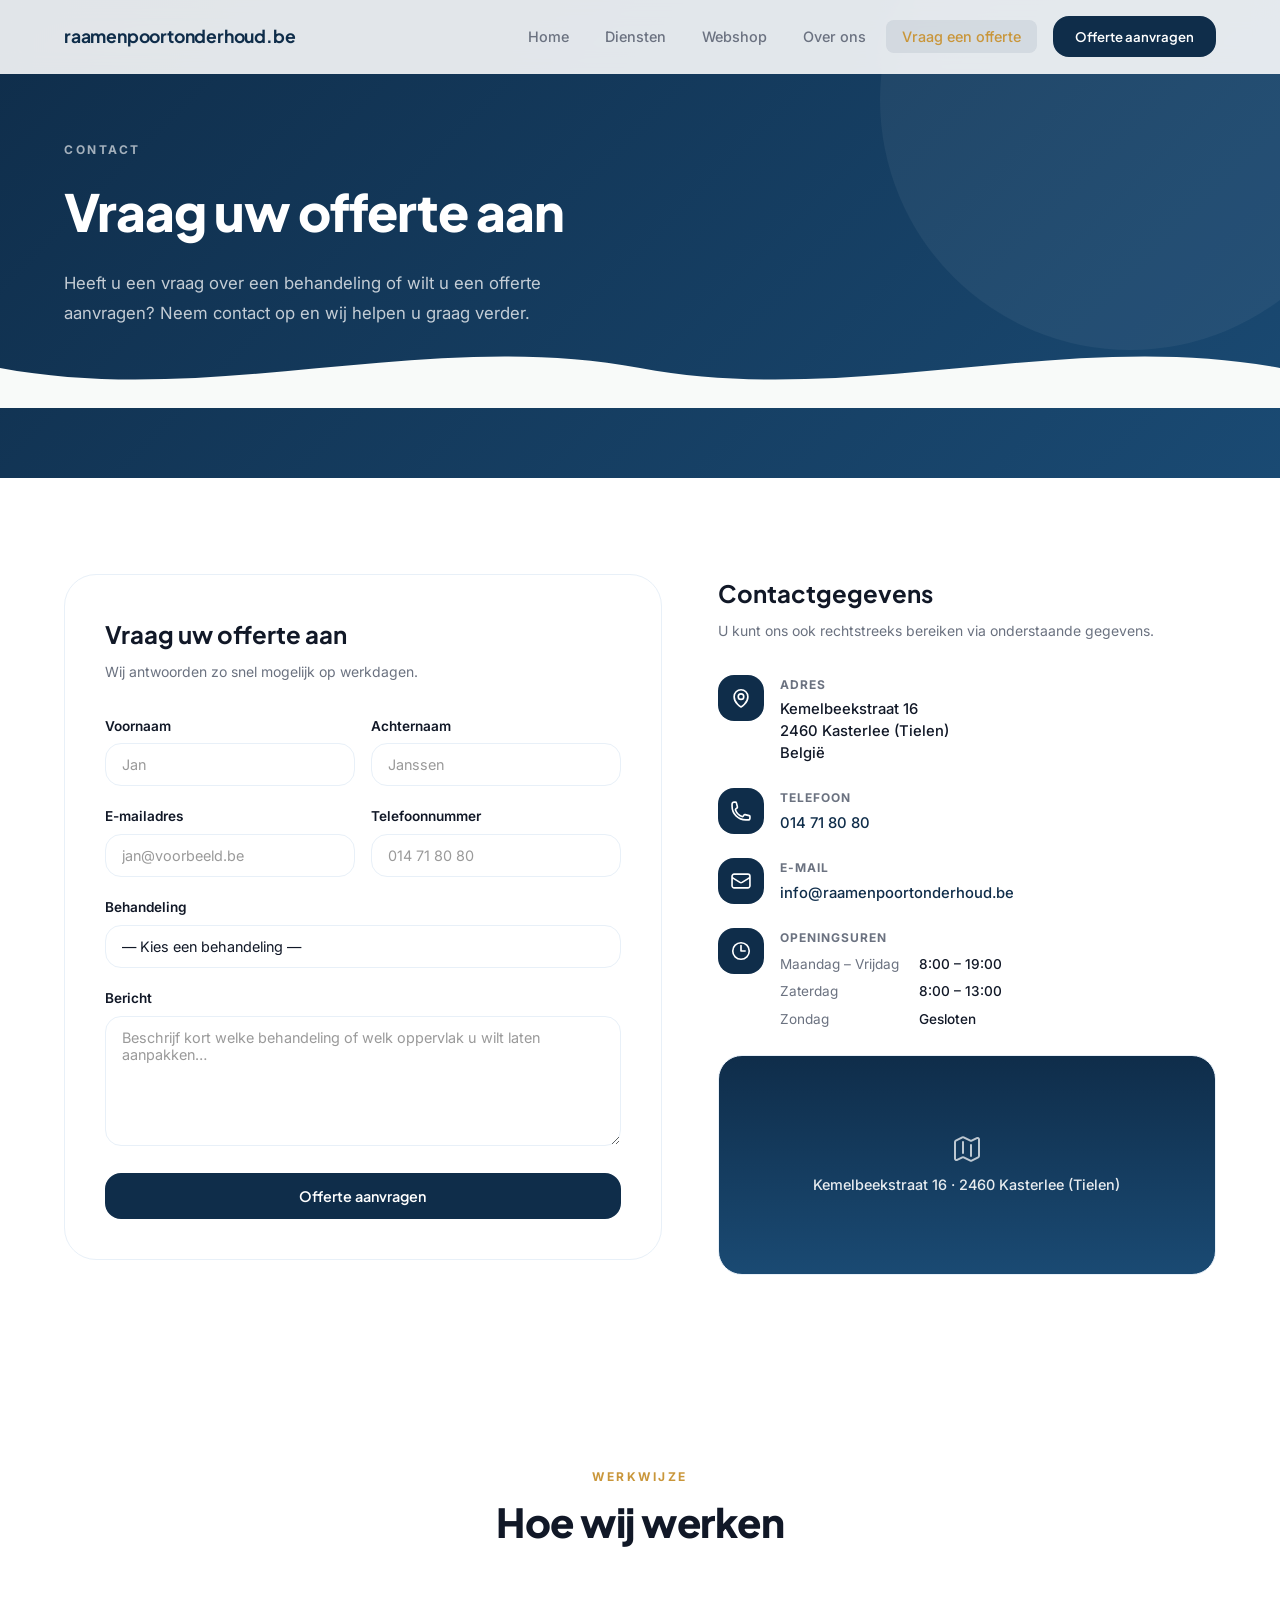
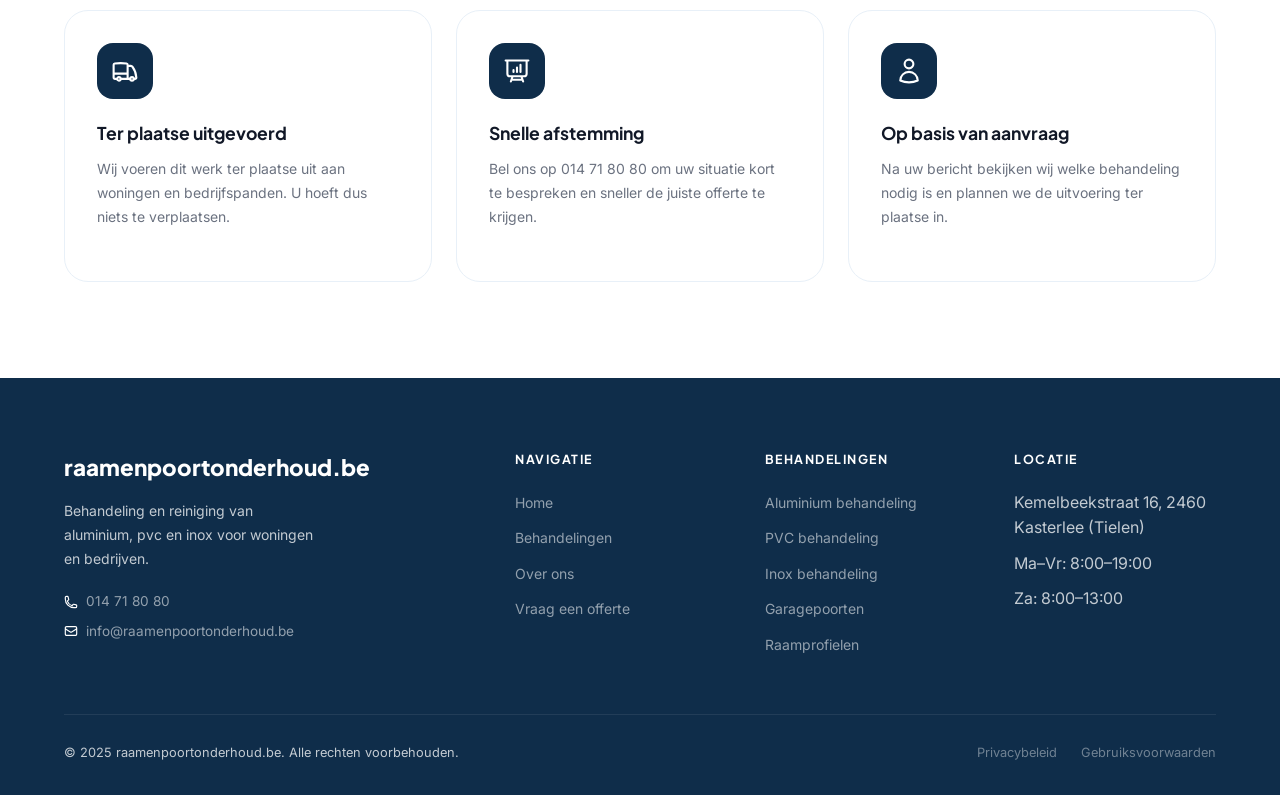
==== commit 87e51918: "Voeg webshop toe met winkelwagen en checkout - Nieuw: shop.html met 4 productkaarten (Aluminium, PVC" ====
--- a/contact.html
+++ b/contact.html
@@ -27,6 +27,7 @@
           <ul class="navbar__nav" id="mainNav">
             <li><a href="index.html"    class="navbar__link">Home</a></li>
             <li><a href="diensten.html" class="navbar__link">Diensten</a></li>
+            <li><a href="shop.html"     class="navbar__link">Webshop</a></li>
             <li><a href="team.html"     class="navbar__link">Over ons</a></li>
             <li><a href="contact.html"  class="navbar__link">Vraag een offerte</a></li>
             <li class="navbar__cta">
--- a/css/style.css
+++ b/css/style.css
@@ -1,5 +1,5 @@
 /* ============================================================
-   RAAMENPOORTONDERHOUD.BE – Modern Redesign
+   REVITALIS – Modern Redesign
    Kleurenschema: Groen & Wit | Taal: Nederlands
    ============================================================ */
 
@@ -161,7 +161,7 @@
 
   .navbar__nav.open { display: flex; }
   .navbar__link { padding: 12px 16px; }
-  .navbar__cta { margin-left: 0; margin-top: 8px; }
+  .navbar__cta { display: none; }
 }
 
 /* ============================================================
@@ -239,12 +239,12 @@
   display: flex;
   align-items: center;
   background:
-    radial-gradient(circle at top center, rgba(0, 0, 0, 0.03), transparent 32%),
-    linear-gradient(180deg, #FFFFFF 0%, #FAFAFA 100%);
+    linear-gradient(to bottom, rgba(8,25,42,0.72) 0%, rgba(15,45,74,0.60) 100%),
+    url('../img/garage-voor-na.jpg') center center / cover no-repeat;
   position: relative;
   overflow: hidden;
   padding: 120px 0 0;
-  border-bottom: 1px solid var(--clr-border);
+  border-bottom: none;
 }
 
 .hero::before,
@@ -254,29 +254,15 @@
   pointer-events: none;
 }
 
-.hero::before {
-  inset: 0;
-  background-image:
-    linear-gradient(rgba(17,17,17,0.035) 1px, transparent 1px),
-    linear-gradient(90deg, rgba(17,17,17,0.035) 1px, transparent 1px);
-  background-size: 36px 36px;
-  mask-image: linear-gradient(180deg, rgba(0,0,0,0.2), transparent 78%);
-}
-
-.hero::after {
-  width: 520px;
-  height: 520px;
-  border-radius: 50%;
-  top: -180px;
-  right: -140px;
-  background: radial-gradient(circle, rgba(0,0,0,0.05) 0%, rgba(0,0,0,0) 70%);
-}
+.hero::before { display: none; }
+
+.hero::after { display: none; }
 
 .hero__inner {
-  display: grid;
-  grid-template-columns: minmax(0, 1.15fr) minmax(300px, 0.85fr);
-  gap: 72px;
-  align-items: center;
+  display: flex;
+  flex-direction: column;
+  align-items: flex-start;
+  max-width: 720px;
   position: relative;
   z-index: 1;
   padding-bottom: 88px;
@@ -286,16 +272,17 @@
   display: inline-flex;
   align-items: center;
   gap: 8px;
-  background: #fff;
-  border: 1px solid var(--clr-border);
+  background: rgba(255,255,255,0.15);
+  border: 1px solid rgba(255,255,255,0.3);
   border-radius: 999px;
   padding: 7px 16px;
   font-size: 0.76rem;
   font-weight: 600;
-  color: var(--clr-text-muted);
+  color: rgba(255,255,255,0.9);
   letter-spacing: 0.06em;
   text-transform: uppercase;
   margin-bottom: 28px;
+  backdrop-filter: blur(8px);
 }
 
 .hero__badge-dot {
@@ -308,7 +295,7 @@
   font-family: var(--font-heading);
   font-size: clamp(3rem, 6vw, 5rem);
   font-weight: 800;
-  color: #0F2D4A;
+  color: #ffffff;
   line-height: 0.96;
   letter-spacing: -2.6px;
   margin-bottom: 22px;
@@ -322,7 +309,7 @@
 
 .hero__subtitle {
   font-size: 1.05rem;
-  color: var(--clr-text-muted);
+  color: rgba(255,255,255,0.82);
   line-height: 1.8;
   margin-bottom: 40px;
   max-width: 560px;
@@ -344,22 +331,23 @@
 .hero__stats > div {
   padding: 18px;
   border-radius: 20px;
-  background: #fff;
-  border: 1px solid var(--clr-border);
+  background: rgba(255,255,255,0.12);
+  border: 1px solid rgba(255,255,255,0.25);
   box-shadow: var(--shadow-sm);
+  backdrop-filter: blur(8px);
 }
 
 .hero__stat-number {
   font-family: var(--font-heading);
   font-size: 1.55rem;
   font-weight: 800;
-  color: #0F2D4A;
+  color: #C9963A;
   line-height: 1;
 }
 
 .hero__stat-label {
   font-size: 0.76rem;
-  color: var(--clr-text-muted);
+  color: rgba(255,255,255,0.75);
   margin-top: 8px;
   text-transform: uppercase;
   letter-spacing: 0.06em;
@@ -439,6 +427,55 @@
   border-radius: 50%;
   background: #0F2D4A;
   flex-shrink: 0;
+}
+
+/* Hero voor/na foto */
+.hero__ba-wrap {
+  display: grid;
+  grid-template-columns: 1fr 1fr;
+  gap: 10px;
+  border-radius: var(--radius-xl);
+  overflow: hidden;
+  box-shadow: var(--shadow-lg);
+}
+
+.hero__ba-img {
+  position: relative;
+  overflow: hidden;
+  aspect-ratio: 4/3;
+}
+
+.hero__ba-img img {
+  width: 100%;
+  height: 100%;
+  object-fit: cover;
+  display: block;
+  transition: transform 0.4s ease;
+}
+
+.hero__ba-img:hover img { transform: scale(1.04); }
+
+.hero__ba-label {
+  position: absolute;
+  bottom: 12px;
+  left: 12px;
+  font-size: 0.7rem;
+  font-weight: 700;
+  letter-spacing: 1.5px;
+  text-transform: uppercase;
+  padding: 4px 10px;
+  border-radius: 100px;
+  backdrop-filter: blur(4px);
+}
+
+.hero__ba-label--voor {
+  background: rgba(0,0,0,0.55);
+  color: #fff;
+}
+
+.hero__ba-label--na {
+  background: #C9963A;
+  color: #fff;
 }
 
 @media (max-width: 900px) {
@@ -519,7 +556,7 @@
 .section { padding: 96px 0; }
 .section--alt  { background: var(--clr-surface); }
 .section--dark {
-  background: linear-gradient(135deg, #08192A 0%, #0F2D4A 100%);
+  background: linear-gradient(135deg, #0F2D4A 0%, #1A4A73 100%);
 }
 
 .section__header {
@@ -799,12 +836,156 @@
 }
 
 /* ============================================================
+   VOOR & NA SECTIE
+   ============================================================ */
+.before-after-grid {
+  display: grid;
+  grid-template-columns: repeat(3, 1fr);
+  gap: 28px;
+  margin-bottom: 48px;
+}
+
+.ba-card {
+  border-radius: var(--radius-lg);
+  overflow: hidden;
+  border: 1px solid var(--clr-border);
+  box-shadow: var(--shadow-sm);
+  background: var(--clr-surface);
+  transition: var(--transition);
+}
+
+.ba-card:hover {
+  box-shadow: var(--shadow-md);
+  transform: translateY(-4px);
+}
+
+.ba-card__images {
+  display: grid;
+  grid-template-columns: 1fr 1fr;
+}
+
+.ba-card__img {
+  position: relative;
+  height: 220px;
+  overflow: hidden;
+  background: #E8F0F8;
+}
+
+.ba-card__img img {
+  width: 100%;
+  height: 100%;
+  object-fit: cover;
+  display: block;
+}
+
+/* Placeholder when image fails to load */
+.ba-card__img.ba-placeholder {
+  display: flex;
+  align-items: center;
+  justify-content: center;
+}
+
+.ba-card__img--before.ba-placeholder {
+  background: linear-gradient(135deg, #CBD5E1 0%, #94A3B8 100%);
+}
+
+.ba-card__img--before.ba-placeholder::after {
+  content: 'Foto\Avoeg toe';
+  white-space: pre;
+  text-align: center;
+  font-size: 0.75rem;
+  color: #475569;
+  font-weight: 500;
+}
+
+.ba-card__img--after.ba-placeholder {
+  background: linear-gradient(135deg, #0F2D4A 0%, #1A4A73 100%);
+}
+
+.ba-card__img--after.ba-placeholder::after {
+  content: 'Foto\Avoeg toe';
+  white-space: pre;
+  text-align: center;
+  font-size: 0.75rem;
+  color: rgba(255,255,255,0.7);
+  font-weight: 500;
+}
+
+.ba-card__img--before { border-right: 2px solid #fff; }
+
+.ba-card__label {
+  position: absolute;
+  top: 10px;
+  left: 10px;
+  font-size: 0.68rem;
+  font-weight: 700;
+  letter-spacing: 1px;
+  text-transform: uppercase;
+  padding: 3px 8px;
+  border-radius: 100px;
+}
+
+.ba-card__label--before {
+  background: rgba(0,0,0,0.55);
+  color: #fff;
+}
+
+.ba-card__label--after {
+  background: #C9963A;
+  color: #fff;
+}
+
+.ba-card__footer {
+  padding: 16px 20px;
+  border-top: 1px solid var(--clr-border);
+}
+
+.ba-card__tag {
+  display: inline-block;
+  font-size: 0.72rem;
+  font-weight: 700;
+  text-transform: uppercase;
+  letter-spacing: 1px;
+  color: #C9963A;
+  margin-bottom: 6px;
+}
+
+.ba-card__desc {
+  font-size: 0.875rem;
+  color: var(--clr-text-muted);
+  line-height: 1.5;
+}
+
+.ba-cta {
+  text-align: center;
+  padding: 32px 0 0;
+  display: flex;
+  flex-direction: column;
+  align-items: center;
+  gap: 16px;
+}
+
+.ba-cta p {
+  font-size: 1rem;
+  color: var(--clr-text-muted);
+}
+
+@media (max-width: 900px) {
+  .before-after-grid { grid-template-columns: 1fr 1fr; }
+}
+
+@media (max-width: 600px) {
+  .before-after-grid { grid-template-columns: 1fr; }
+  .ba-card__img { height: 160px; }
+}
+
+/* ============================================================
    CTA BANNER
    ============================================================ */
 .cta-wrap { padding: 0 0 96px; }
 
 .cta-banner {
-  background: linear-gradient(135deg, #08192A 0%, #0F2D4A 100%);
+  background: linear-gradient(135deg, #0F2D4A 0%, #1A4A73 100%);
   border-radius: var(--radius-xl);
   padding: 72px 48px;
   text-align: center;
@@ -865,7 +1046,7 @@
    ============================================================ */
 .page-hero {
   padding: 140px 0 72px;
-  background: linear-gradient(135deg, #08192A 0%, #0F2D4A 100%);
+  background: linear-gradient(135deg, #0F2D4A 0%, #1A4A73 100%);
   position: relative;
   overflow: hidden;
 }
@@ -1245,8 +1426,8 @@
    FOOTER
    ============================================================ */
 .footer {
-  background: var(--clr-text);
-  color: rgba(255, 255, 255, 0.65);
+  background: var(--clr-primary);
+  color: rgba(255, 255, 255, 0.75);
   padding: 72px 0 32px;
 }
 
